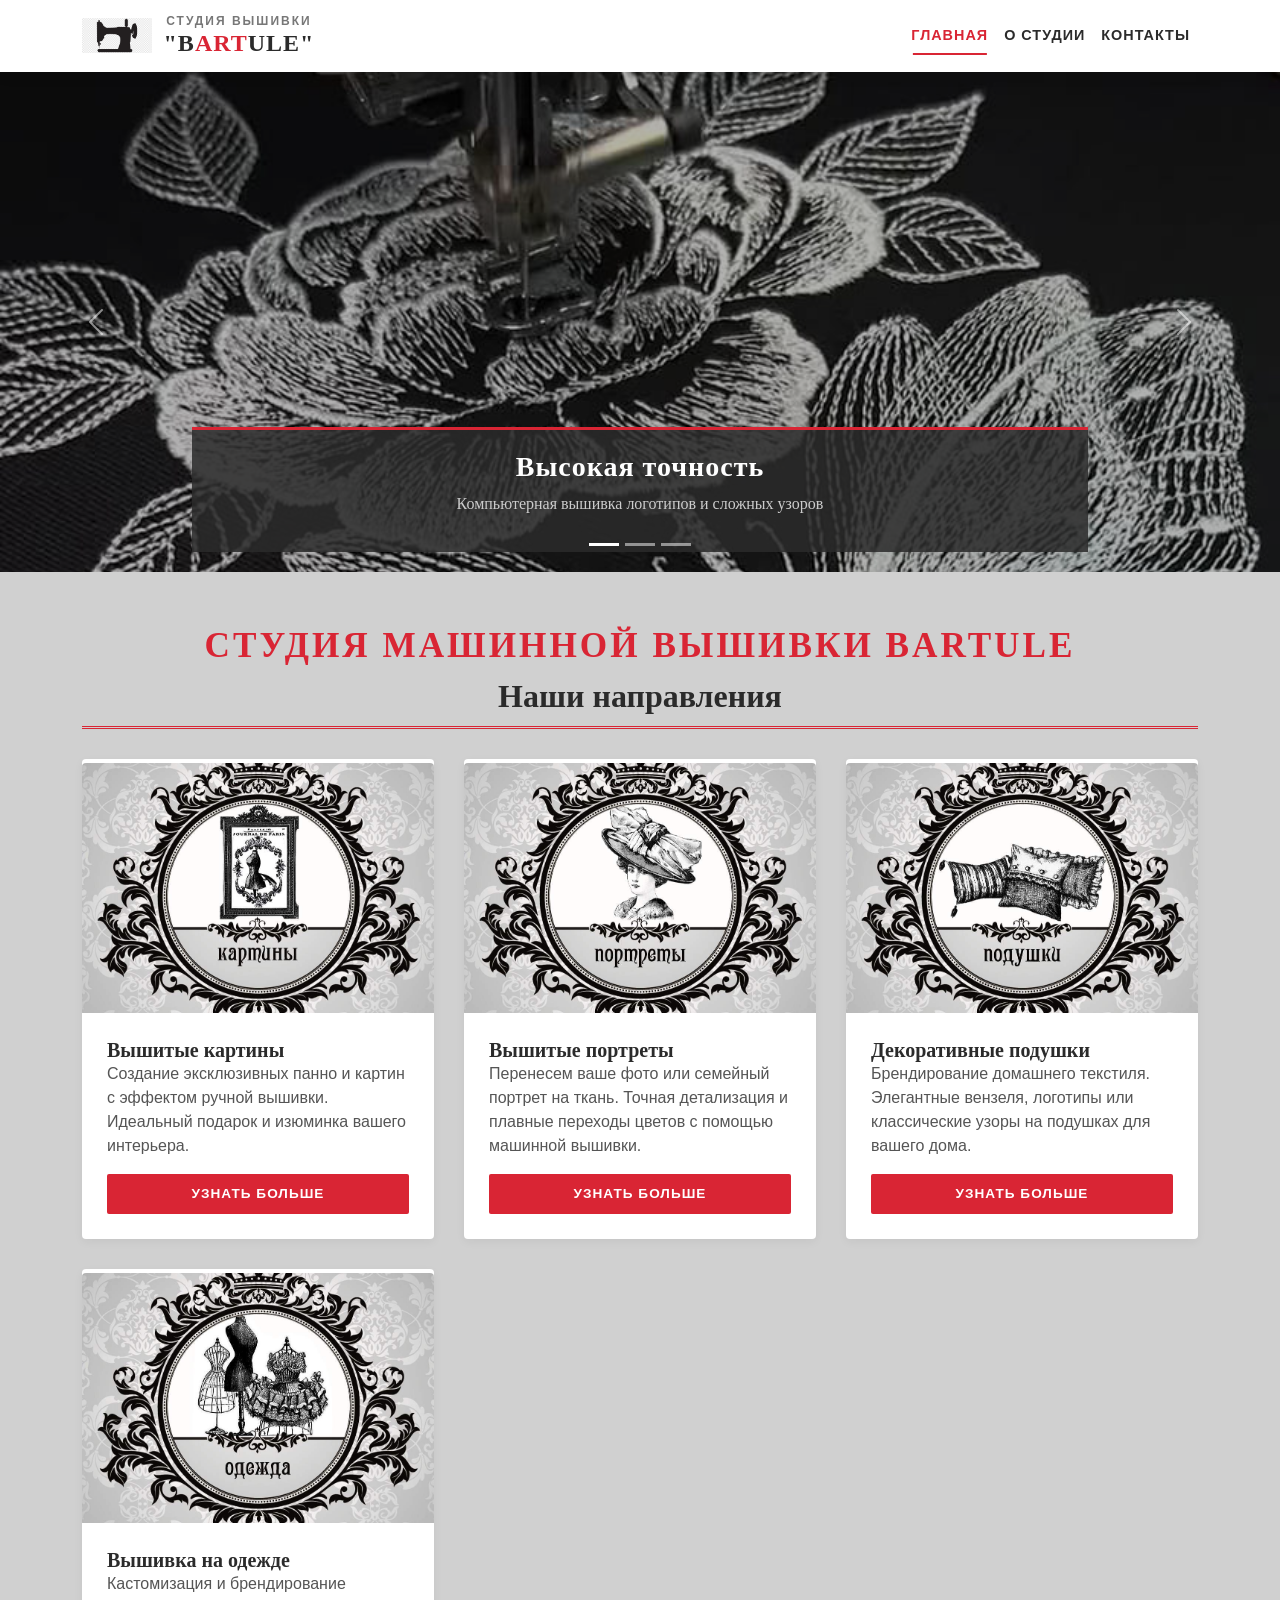
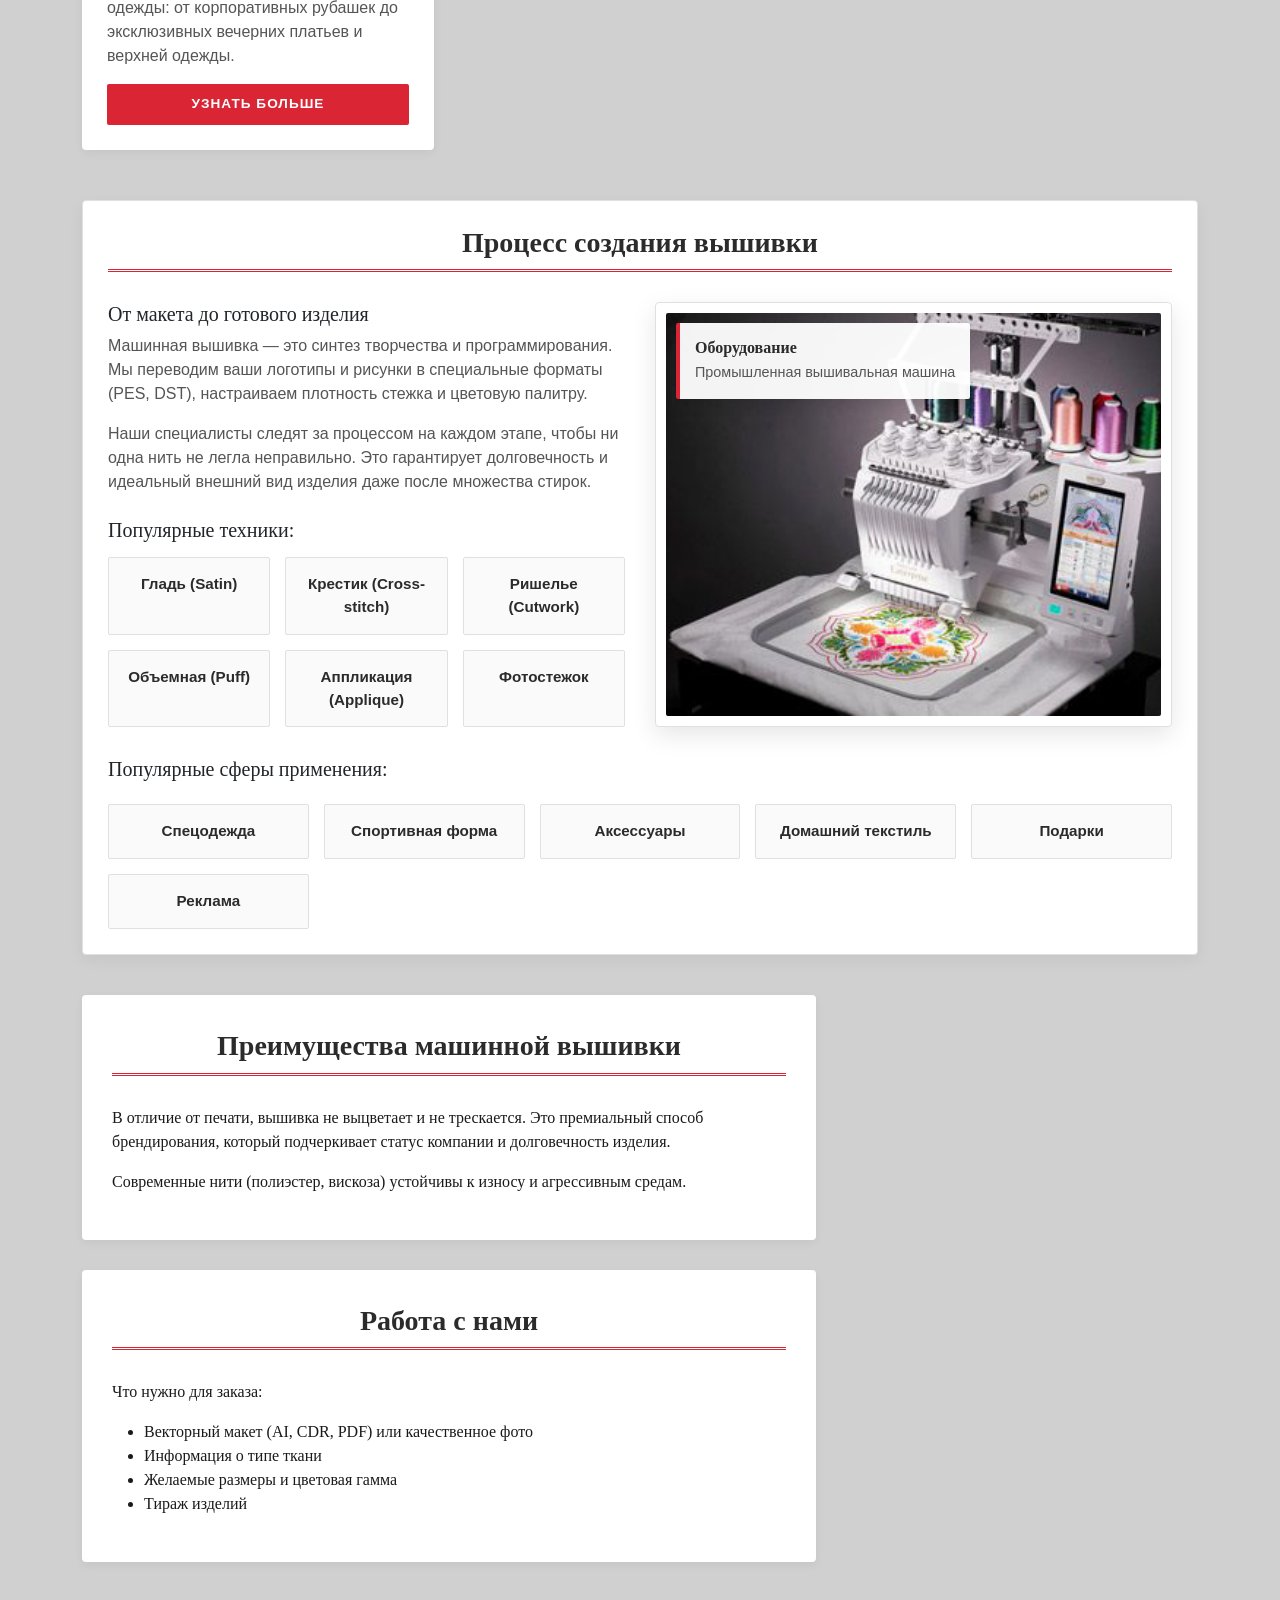
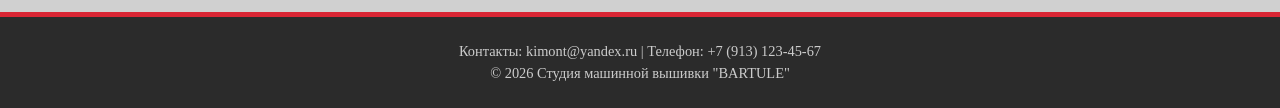
==== index.html @ b7aa733a "Initial commit" ====
<!DOCTYPE html>
<html lang="ru">
  <head>
    <meta charset="UTF-8" />
    <meta name="viewport" content="width=device-width, initial-scale=1.0" />
    <title>Студия вышивки "BARTULE" - Главная</title>
    <link href="https://cdn.jsdelivr.net/npm/bootstrap@5.3.0/dist/css/bootstrap.min.css" rel="stylesheet" />
    <link rel="stylesheet" href="https://cdnjs.cloudflare.com/ajax/libs/font-awesome/6.4.0/css/all.min.css" />
    <link rel="stylesheet" href="style.css" />
  </head>
  <body>
    <nav class="navbar navbar-expand-lg sticky-top">
      <div class="container">
        <a class="navbar-brand d-flex align-items-center" href="index.html">

  <img src="machine.png" alt="Швейная машинка" class="brand-icon-img me-2">
  
  <div class="brand-titles">
    <span class="studio-subtitle">Студия вышивки</span>
    <span class="logo-text">
      "<span class="text-dark-part">B</span><span class="text-red-part">ART</span><span class="text-dark-part">ULE</span>"
    </span>
  </div>
</a>
        <button class="navbar-toggler" type="button" data-bs-toggle="collapse" data-bs-target="#navbarNav">
          <span class="navbar-toggler-icon"></span>
        </button>
        <div class="collapse navbar-collapse" id="navbarNav">
          <ul class="navbar-nav ms-auto">
            <li class="nav-item"><a class="nav-link active" href="index.html">Главная</a></li>
            <li class="nav-item"><a class="nav-link" href="about.html">О студии</a></li>
            <li class="nav-item"><a class="nav-link" href="contact.html">Контакты</a></li>
          </ul>
        </div>
      </div>
    </nav>

    <div id="embroideryCarousel" class="carousel slide" data-bs-ride="carousel">
      <div class="carousel-indicators">
        <button type="button" data-bs-target="#embroideryCarousel" data-bs-slide-to="0" class="active"></button>
        <button type="button" data-bs-target="#embroideryCarousel" data-bs-slide-to="1"></button>
        <button type="button" data-bs-target="#embroideryCarousel" data-bs-slide-to="2"></button>
      </div>
      <div class="carousel-inner">
        <div class="carousel-item active">
          <img src="1.jpg" class="d-block w-100" alt="Вышивка 1" />
          <div class="carousel-caption d-none d-md-block">
            <h3>Высокая точность</h3>
            <p>Компьютерная вышивка логотипов и сложных узоров</p>
          </div>
        </div>
        <div class="carousel-item">
          <img src="2.jpg" class="d-block w-100" alt="Вышивка 2" />
          <div class="carousel-caption d-none d-md-block">
            <h3>Любые материалы</h3>
            <p>Работаем с хлопком, шелком, денимом и кожей</p>
          </div>
        </div>
        <div class="carousel-item">
          <img src="3.jpg" class="d-block w-100" alt="Вышивка 3" />
          <div class="carousel-caption d-none d-md-block">
            <h3>Современное оборудование</h3>
            <p>Промышленная компьютерная вышивальная машина</p>
          </div>
        </div>
      </div>
      <button class="carousel-control-prev" type="button" data-bs-target="#embroideryCarousel" data-bs-slide="prev">
        <span class="carousel-control-prev-icon"></span>
      </button>
      <button class="carousel-control-next" type="button" data-bs-target="#embroideryCarousel" data-bs-slide="next">
        <span class="carousel-control-next-icon"></span>
      </button>
    </div>

    <main class="container my-5">
      <p class="section-subtitle text-center">Студия машинной вышивки BARTULE</p>
      <h2 class="section-title text-center">Наши направления</h2>

      <div class="grid-container">
        <div class="grid-item p-0 overflow-hidden">
          <img src="kartiny.jpg" class="city-img" alt="Картины" />
          <div class="card-body">
            <h5 class="card-title">Вышитые картины</h5>
            <p class="card-text">Создание эксклюзивных панно и картин с эффектом ручной вышивки. Идеальный подарок и изюминка вашего интерьера.</p>
            <a href="#" class="btn btn-pink w-100 mt-auto">Узнать больше</a>
          </div>
        </div>

        <div class="grid-item p-0 overflow-hidden">
          <img src="portrety.jpg" class="city-img" alt="Портреты" />
          <div class="card-body">
            <h5 class="card-title">Вышитые портреты</h5>
            <p class="card-text">Перенесем ваше фото или семейный портрет на ткань. Точная детализация и плавные переходы цветов с помощью машинной вышивки.</p>
            <a href="#" class="btn btn-pink w-100 mt-auto">Узнать больше</a>
          </div>
        </div>

        <div class="grid-item p-0 overflow-hidden">
          <img src="podushki.jpg" class="city-img" alt="Подушки" />
          <div class="card-body">
            <h5 class="card-title">Декоративные подушки</h5>
            <p class="card-text">Брендирование домашнего текстиля. Элегантные вензеля, логотипы или классические узоры на подушках для вашего дома.</p>
            <a href="#" class="btn btn-pink w-100 mt-auto">Узнать больше</a>
          </div>
        </div>

        <div class="grid-item p-0 overflow-hidden">
          <img src="odezhda.jpg" class="city-img" alt="Одежда" />
          <div class="card-body">
            <h5 class="card-title">Вышивка на одежде</h5>
            <p class="card-text">Кастомизация и брендирование одежды: от корпоративных рубашек до эксклюзивных вечерних платьев и верхней одежды.</p>
            <a href="#" class="btn btn-pink w-100 mt-auto">Узнать больше</a>
          </div>
        </div>
      </div>
</div>
      <div class="grid-item-xlarge">
        <div class="card">
          <div class="card-body">
            <h3 class="section-title">Процесс создания вышивки</h3>

            <div class="city-detail-grid">
              <div>
                <h5>От макета до готового изделия</h5>
                <p>
                  Машинная вышивка — это синтез творчества и программирования. Мы переводим ваши 
                  логотипы и рисунки в специальные форматы (PES, DST), настраиваем плотность стежка 
                  и цветовую палитру.
                </p>
                <p>
                  Наши специалисты следят за процессом на каждом этапе, чтобы ни одна нить не легла неправильно. 
                  Это гарантирует долговечность и идеальный внешний вид изделия даже после множества стирок.
                </p>

                <h5 class="mt-4">Популярные техники:</h5>
                <div class="district-grid">
                  <div class="district-item">Гладь (Satin)</div>
                  <div class="district-item">Крестик (Cross-stitch)</div>
                  <div class="district-item">Ришелье (Cutwork)</div>
                  <div class="district-item">Объемная (Puff)</div>
                  <div class="district-item">Аппликация (Applique)</div>
                  <div class="district-item">Фотостежок</div>
                </div>
              </div>

              <div class="map-image-container">
                <img src="mashina.jpg" alt="Вышивальная машина" class="map-image" />
                <div class="map-overlay">
                  <h6>Оборудование</h6>
                  <p>Промышленная вышивальная машина</p>
                </div>
              </div>
            </div>

            <h5>Популярные сферы применения:</h5>
            <div class="attractions-grid">
              <div class="attraction-item">Спецодежда</div>
              <div class="attraction-item">Спортивная форма</div>
              <div class="attraction-item">Аксессуары</div>
              <div class="attraction-item">Домашний текстиль</div>
              <div class="attraction-item">Подарки</div>
              <div class="attraction-item">Реклама</div>
            </div>
          </div>
        </div>
      </div>

      <div class="grid-container">
        <div class="grid-item grid-item-large">
          <h3 class="section-title">Преимущества машинной вышивки</h3>
          <p>
            В отличие от печати, вышивка не выцветает и не трескается. Это 
            премиальный способ брендирования, который подчеркивает статус компании 
            и долговечность изделия.
          </p>
          <p>
            Современные нити (полиэстер, вискоза) устойчивы к износу и 
            агрессивным средам.
          </p>
        </div>
        <div class="grid-item grid-item-large">
          <h3 class="section-title">Работа с нами</h3>
          <p>Что нужно для заказа:</p>
          <ul>
            <li>Векторный макет (AI, CDR, PDF) или качественное фото</li>
            <li>Информация о типе ткани</li>
            <li>Желаемые размеры и цветовая гамма</li>
            <li>Тираж изделий</li>
          </ul>
        </div>
      </div>
    </main>

    <footer class="py-4 mt-5">
      <div class="container text-center">
        <p>Контакты: kimont@yandex.ru | Телефон: +7 (913) 123-45-67</p>
        <p>&copy; 2026 Студия машинной вышивки "BARTULE"</p>
      </div>
    </footer>

    <script src="https://cdn.jsdelivr.net/npm/bootstrap@5.3.0/dist/js/bootstrap.bundle.min.js"></script>
  </body>
</html>
---- style.css ----
:root {
  --primary-color: #2b2b2b;      
  --accent-color: #d92534;       
  --accent-hover: #b01d2a;       
  --light-bg: #b9b9b9ab;           
  --text-dark: #1a1a1a;
  --text-light: #555555;
  --border-color: #e0e0e0;
}

body {
  font-family: 'Georgia', 'Times New Roman', serif; 
  background-color: var(--light-bg);
  margin: 0;
  padding: 0;
  color: var(--text-dark);
}

.navbar, .btn, .form-control, .stat-label, .attraction-item, .district-item {
  font-family: 'Segoe UI', Tahoma, Geneva, Verdana, sans-serif;
}

.navbar {
  background-color: white;
  box-shadow: 0 2px 15px rgba(0, 0, 0, 0.08);
  padding: 10px 0;
}

.brand-logo {
  height: 60px; 
  width: auto;
  object-fit: contain;
  transition: transform 0.3s ease;
}

.navbar-brand:hover .brand-logo {
  transform: scale(1.05);
}

.brand-text {
  font-family: 'Georgia', serif;
  font-weight: 700;
  font-size: 1.5rem;
  letter-spacing: 2px;
  color: var(--primary-color);
}

.navbar-brand, .nav-link {
  color: var(--primary-color) !important;
  font-weight: 600;
  text-transform: uppercase;
  font-size: 0.9rem;
  letter-spacing: 1px;
}

.nav-link {
  position: relative;
  transition: color 0.3s;
}

.nav-link:hover, .nav-link.active {
  color: var(--accent-color) !important;
}

.nav-link::after {
  content: '';
  position: absolute;
  width: 0;
  height: 2px;
  bottom: 0;
  left: 50%;
  background-color: var(--accent-color);
  transition: all 0.3s ease;
  transform: translateX(-50%);
}
.nav-link:hover::after, .nav-link.active::after {
  width: 80%;
}

.section-title {
  color: var(--primary-color);
  border-bottom: 3px double var(--accent-color); 
  padding-bottom: 10px;
  margin-bottom: 30px;
  font-weight: 700;
  text-align: center;
}

.card {
  border: 1px solid var(--border-color);
  border-radius: 4px; 
  box-shadow: 0 5px 15px rgba(0, 0, 0, 0.05);
  transition: transform 0.3s, box-shadow 0.3s;
  background-color: white;
  height: 100%;
  overflow: hidden;
}
.card:hover {
  transform: translateY(-5px);
  box-shadow: 0 15px 30px rgba(0, 0, 0, 0.1);
  border-color: var(--accent-color);
}

.card-title {
  color: var(--primary-color);
  font-weight: 700;
  font-family: 'Georgia', serif;
}

.btn-pink {
  background-color: var(--accent-color);
  border: none;
  color: white;
  border-radius: 2px;
  padding: 10px 25px;
  font-weight: 600;
  text-transform: uppercase;
  letter-spacing: 1px;
  font-size: 0.85rem;
  transition: all 0.3s;
}
.btn-pink:hover {
  background-color: var(--accent-hover);
  color: white;
  box-shadow: 0 4px 10px rgba(217, 37, 52, 0.3);
}

footer {
  background-color: var(--primary-color);
  color: #cccccc;
  padding: 30px 0;
  margin-top: 50px;
  border-top: 5px solid var(--accent-color);
}
footer p { margin: 0; font-size: 0.9rem; }

.grid-container {
  display: grid;
  grid-template-columns: repeat(auto-fill, minmax(300px, 1fr));
  gap: 30px;
  margin-bottom: 50px;
}

.grid-item {
  background-color: white;
  border-radius: 4px;
  box-shadow: 0 3px 10px rgba(0, 0, 0, 0.05);
  transition: all 0.3s;
  display: flex;
  flex-direction: column;
  border-top: 4px solid transparent;
}

.grid-item:hover {
  transform: translateY(-5px);
  box-shadow: 0 10px 25px rgba(0, 0, 0, 0.1);
  border-top: 4px solid var(--accent-color);
}

.grid-item-large {
  grid-column: span 2;
  padding: 30px;
  background: white;
  border-radius: 4px;
  box-shadow: 0 3px 10px rgba(0, 0, 0, 0.05);
}

.grid-item-xlarge {
  grid-column: span 3;
  margin-bottom: 40px;
}

.city-detail-grid {
  display: grid;
  grid-template-columns: 1fr 1fr;
  gap: 30px;
  margin-bottom: 30px;
}

.map-image-container {
  position: relative;
  border-radius: 4px;
  overflow: hidden;
  box-shadow: 0 8px 25px rgba(0, 0, 0, 0.1);
  background: white;
  padding: 10px;
  border: 1px solid var(--border-color);
}

.map-image {
  width: 100%;
  height: 100%;
  object-fit: cover;
  border-radius: 2px;
  display: block;
}

.map-overlay {
  position: absolute;
  top: 20px;
  left: 20px;
  background: rgba(255, 255, 255, 0.95);
  padding: 15px;
  border-radius: 2px;
  box-shadow: 0 4px 15px rgba(0, 0, 0, 0.1);
  border-left: 4px solid var(--accent-color);
}
.map-overlay h6 { color: var(--primary-color); margin: 0 0 5px 0; font-weight: 700; font-family: 'Georgia', serif;}
.map-overlay p { color: var(--text-light); margin: 0; font-size: 0.9rem; }

.city-stats {
  display: grid;
  grid-template-columns: repeat(2, 1fr);
  gap: 20px;
  margin: 25px 0;
}

.stat-item {
  background-color: #fafafa;
  padding: 20px;
  border-radius: 4px;
  text-align: center;
  border: 1px solid var(--border-color);
  border-bottom: 3px solid var(--accent-color);
}
.stat-number {
  font-size: 2rem;
  font-weight: bold;
  color: var(--accent-color);
  display: block;
  font-family: 'Georgia', serif;
}
.stat-label {
  font-size: 0.9rem;
  color: var(--text-light);
  margin-top: 5px;
  text-transform: uppercase;
  letter-spacing: 1px;
}

.district-grid, .attractions-grid {
  display: grid;
  gap: 15px;
  margin-top: 15px;
}
.district-grid { grid-template-columns: repeat(auto-fit, minmax(150px, 1fr)); }
.attractions-grid { grid-template-columns: repeat(auto-fit, minmax(180px, 1fr)); }

.district-item, .attraction-item {
  background-color: #fafafa;
  border: 1px solid var(--border-color);
  padding: 15px;
  border-radius: 2px;
  text-align: center;
  font-size: 0.95rem;
  font-weight: 600;
  color: var(--primary-color);
  transition: all 0.3s;
}
.district-item:hover, .attraction-item:hover {
  background-color: var(--accent-color);
  color: white;
  border-color: var(--accent-color);
  transform: translateY(-2px);
}

.profile-img {
  width: 220px;
  height: 220px;
  border-radius: 50%;
  object-fit: cover;
  box-shadow: 0 5px 15px rgba(0, 0, 0, 0.1);
  border: 5px solid white;
  outline: 2px solid var(--accent-color); 
  margin: 0 auto;
}

.drama-img, .place-img, .city-img {
  height: 250px;
  object-fit: cover;
  width: 100%;
  border-radius: 4px 4px 0 0;
}

.card-body {
  padding: 25px;
  display: flex;
  flex-direction: column;
  flex-grow: 1;
}

.card-body p {
  color: var(--text-light);
  flex-grow: 1;
  font-family: 'Segoe UI', Tahoma, Geneva, Verdana, sans-serif;
}

.contact-form, .contact-info {
  background-color: white;
  border-radius: 4px;
  box-shadow: 0 5px 15px rgba(0, 0, 0, 0.05);
  padding: 40px;
  height: 100%;
  border-top: 5px solid var(--primary-color);
}

.form-control {
  border: 1px solid var(--border-color);
  border-radius: 2px;
  padding: 12px;
  background-color: #fafafa;
}
.form-control:focus {
  border-color: var(--accent-color);
  box-shadow: 0 0 0 0.2rem rgba(217, 37, 52, 0.15);
  background-color: white;
}

.contact-icon {
  color: var(--accent-color);
  font-size: 1.3rem;
  margin-right: 15px;
}

.social-link {
  color: var(--primary-color);
  font-size: 1.8rem;
  transition: color 0.3s, transform 0.3s;
  display: inline-block;
}
.social-link:hover {
  color: var(--accent-color);
  transform: scale(1.1);
}

.carousel-item {
  height: 500px;
}
.carousel-item img {
  height: 100%;
  width: 100%;
  object-fit: cover;
  filter: brightness(0.7);
}
.carousel-caption {
  background: rgba(43, 43, 43, 0.85);
  border-top: 3px solid var(--accent-color);
  padding: 20px;
  border-radius: 0;
  font-family: 'Georgia', serif;
}
.carousel-caption h3 { color: white; font-weight: 700; letter-spacing: 1px; }
.carousel-caption p { color: #cccccc; }

@media (max-width: 992px) {
  .grid-item-large, .grid-item-xlarge { grid-column: span 2; }
}
@media (max-width: 768px) {
  .grid-item-large, .grid-item-xlarge { grid-column: span 1; }
  .city-detail-grid, .city-stats { grid-template-columns: 1fr; }
  .brand-text { display: none; } 
  .brand-logo { height: 45px; }
  .carousel-item { height: 350px; }
}

.navbar-brand {
  display: flex;
  align-items: center;
  text-decoration: none;
}

.brand-icon {
  font-size: 2rem;
  color: #2b2b2b; 
  margin-right: 15px !important;
}

.brand-titles {
  display: flex;
  flex-direction: column;
  line-height: 1.1; 
  align-items: center;
}

.studio-subtitle {
  font-family: 'Segoe UI', Tahoma, Geneva, Verdana, sans-serif;
  font-size: 0.75rem;
  text-transform: uppercase;
  letter-spacing: 2px;
  color: #777; 
  margin-bottom: 2px;
}

.logo-text {
  font-family: 'Georgia', serif; 
  font-weight: 700;
  font-size: 1.5rem;
  letter-spacing: 1px;
}

.text-dark-part {
  color: #2b2b2b; 
}

.text-red-part {
  color: #d92534; 
}

@media (max-width: 768px) {
  .brand-icon {
    font-size: 1.5rem;
  }
  .studio-subtitle {
    font-size: 0.65rem;
  }
  .logo-text {
    font-size: 1.2rem;
  }
}

.brand-icon-img {
  height: 35px; 
  width: auto;
  object-fit: contain;
  margin-right: 12px !important;
  transition: transform 0.3s ease;
}

.navbar-brand:hover .brand-icon-img {
  transform: scale(1.1);
}

@media (max-width: 768px) {
  .brand-icon-img {
    height: 28px;
  }
}

.section-subtitle {
  font-family: 'Georgia', serif; 
  font-size: 2.2rem;
  text-transform: uppercase; 
  letter-spacing: 3px; 
  color: var(--accent-color); 
  font-weight: 600;
  margin-bottom: 5px; 
  margin-top: 20px;
}
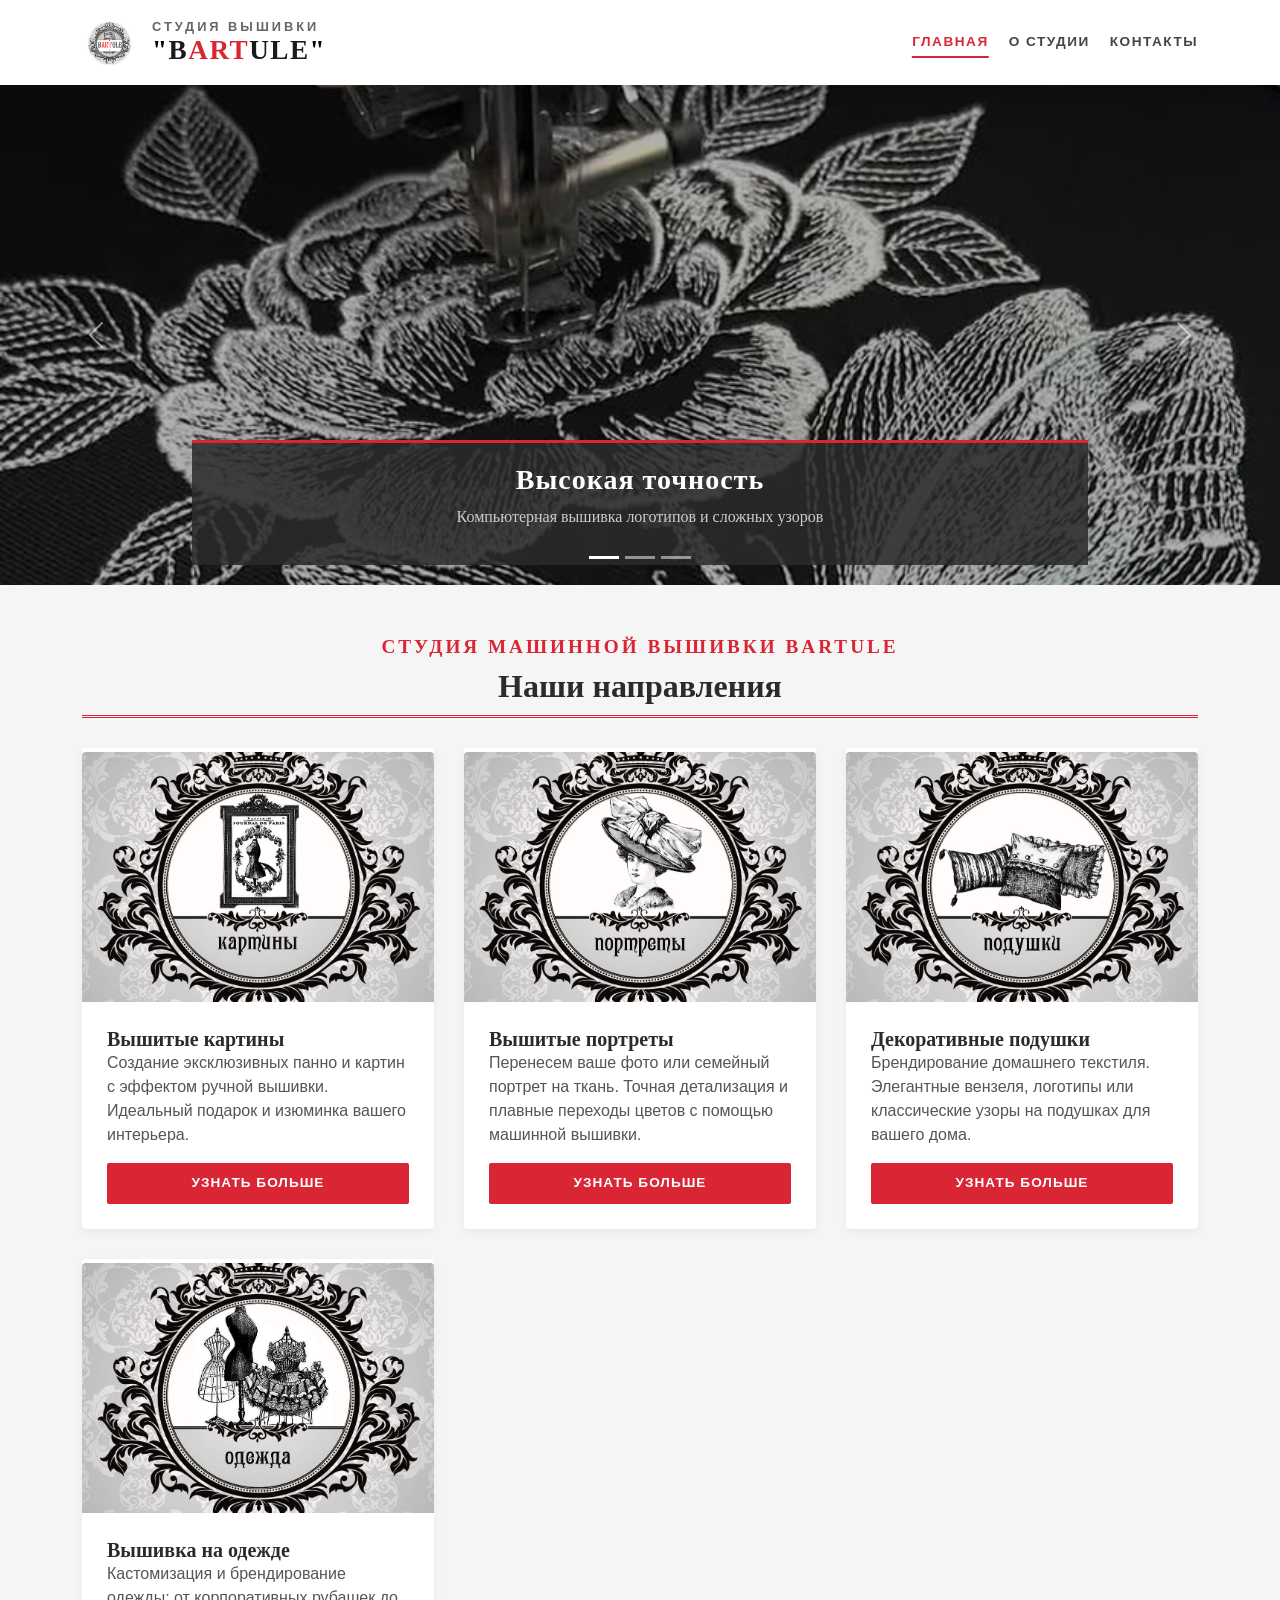
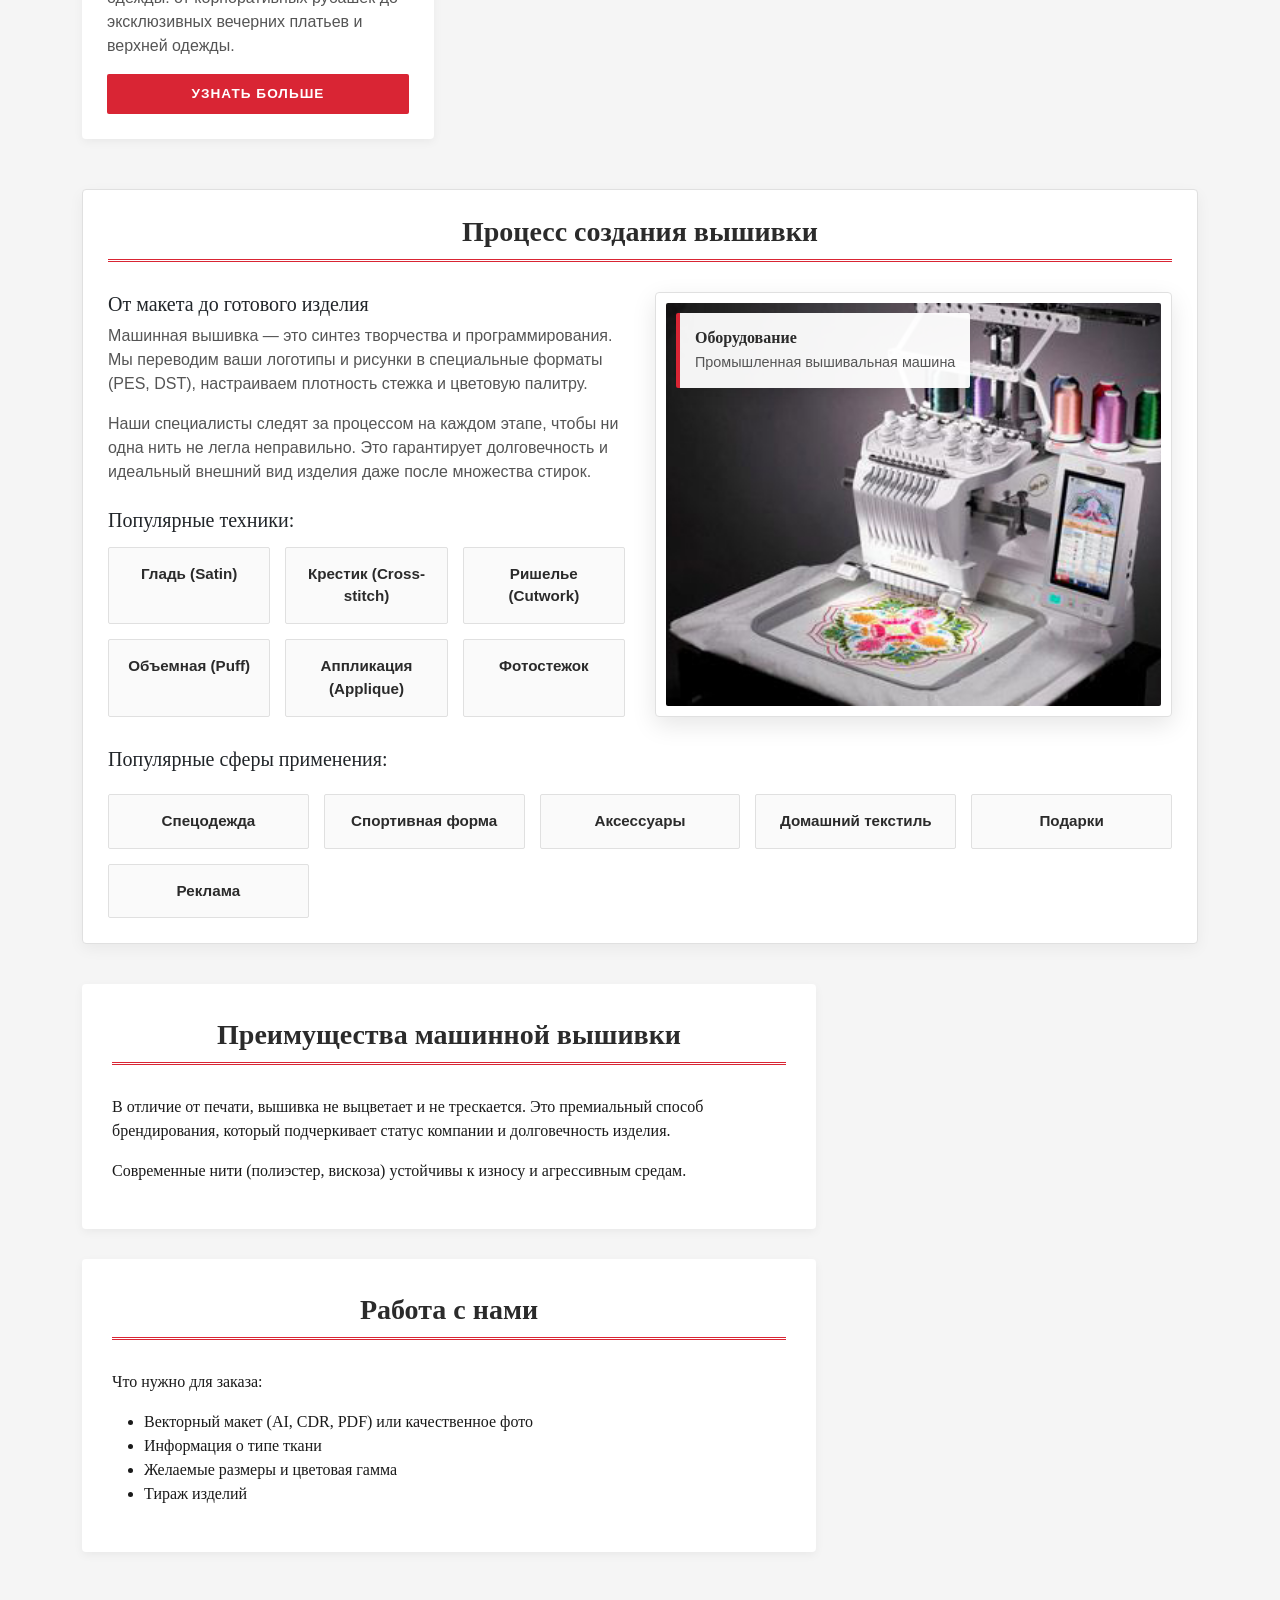
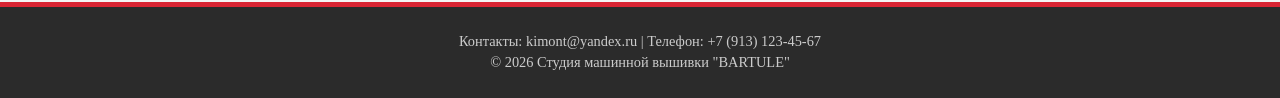
==== commit b8ec5602: "очистка CSS и фикс шапки" ====
--- a/index.html
+++ b/index.html
@@ -13,7 +13,7 @@
       <div class="container">
         <a class="navbar-brand d-flex align-items-center" href="index.html">
 
-  <img src="machine.png" alt="Швейная машинка" class="brand-icon-img me-2">
+  <img src="machine.png" alt="Швейная машинка" class="brand-icon-img">
   
   <div class="brand-titles">
     <span class="studio-subtitle">Студия вышивки</span>
--- a/style.css
+++ b/style.css
@@ -1,8 +1,11 @@
+/* =========================================
+   ПЕРЕМЕННЫЕ И БАЗОВЫЕ НАСТРОЙКИ
+   ========================================= */
 :root {
-  --primary-color: #2b2b2b;      
-  --accent-color: #d92534;       
-  --accent-hover: #b01d2a;       
-  --light-bg: #b9b9b9ab;           
+  --primary-color: #2b2b2b;      /* Глубокий графитовый (основа) */
+  --accent-color: #d92534;       /* Алый красный (акцент) */
+  --accent-hover: #b01d2a;       /* Темно-красный */
+  --light-bg: #f5f5f5;           /* Светлый фон (исправлен!) */
   --text-dark: #1a1a1a;
   --text-light: #555555;
   --border-color: #e0e0e0;
@@ -16,50 +19,82 @@
   color: var(--text-dark);
 }
 
-.navbar, .btn, .form-control, .stat-label, .attraction-item, .district-item {
+/* Шрифт без засечек для интерфейсных элементов */
+.navbar, .btn, .form-control, .stat-label, .attraction-item, .district-item, .card-body p {
   font-family: 'Segoe UI', Tahoma, Geneva, Verdana, sans-serif;
 }
 
+/* =========================================
+   ШАПКА САЙТА И ЛОГОТИП
+   ========================================= */
 .navbar {
-  background-color: white;
-  box-shadow: 0 2px 15px rgba(0, 0, 0, 0.08);
-  padding: 10px 0;
-}
-
-.brand-logo {
-  height: 60px; 
-  width: auto;
+  background-color: #ffffff;
+  box-shadow: 0 4px 20px rgba(0, 0, 0, 0.05);
+  padding: 15px 0;
+}
+
+.navbar-brand {
+  display: flex;
+  align-items: center;
+  text-decoration: none;
+  padding: 0;
+}
+
+/* Логотип-картинка (machine.png) */
+.brand-icon-img {
+  height: 55px;
+  width: 55px;
   object-fit: contain;
+  margin-right: 15px;
   transition: transform 0.3s ease;
 }
 
-.navbar-brand:hover .brand-logo {
+.navbar-brand:hover .brand-icon-img {
   transform: scale(1.05);
 }
 
-.brand-text {
-  font-family: 'Georgia', serif;
+/* Блок с текстом логотипа */
+.brand-titles {
+  display: flex;
+  flex-direction: column;
+  line-height: 1.1; 
+  justify-content: center;
+}
+
+.studio-subtitle {
+  font-family: 'Segoe UI', Tahoma, Geneva, Verdana, sans-serif;
+  font-size: 0.8rem;
+  text-transform: uppercase;
+  letter-spacing: 3px;
+  color: #666666;
+  font-weight: 600;
+  margin-bottom: 2px;
+}
+
+.logo-text {
+  font-family: 'Georgia', serif; 
   font-weight: 700;
-  font-size: 1.5rem;
-  letter-spacing: 2px;
-  color: var(--primary-color);
-}
-
-.navbar-brand, .nav-link {
-  color: var(--primary-color) !important;
+  font-size: 1.7rem;
+  letter-spacing: 1.5px;
+}
+
+.text-dark-part { color: #1a1a1a; }
+.text-red-part { color: #d92534; }
+
+/* Навигация */
+.navbar-nav {
+  gap: 20px;
+}
+
+.nav-link {
   font-weight: 600;
+  font-size: 0.85rem;
   text-transform: uppercase;
-  font-size: 0.9rem;
-  letter-spacing: 1px;
-}
-
-.nav-link {
+  letter-spacing: 1.5px;
+  color: #444 !important;
   position: relative;
+  padding: 5px 0 !important;
   transition: color 0.3s;
-}
-
-.nav-link:hover, .nav-link.active {
-  color: var(--accent-color) !important;
 }
 
 .nav-link::after {
@@ -73,10 +108,20 @@
   transition: all 0.3s ease;
   transform: translateX(-50%);
 }
-.nav-link:hover::after, .nav-link.active::after {
-  width: 80%;
-}
-
+
+.nav-link:hover, 
+.nav-link.active {
+  color: var(--accent-color) !important;
+}
+
+.nav-link:hover::after, 
+.nav-link.active::after {
+  width: 100%;
+}
+
+/* =========================================
+   ТИПОГРАФИКА И ЗАГОЛОВКИ
+   ========================================= */
 .section-title {
   color: var(--primary-color);
   border-bottom: 3px double var(--accent-color); 
@@ -86,27 +131,21 @@
   text-align: center;
 }
 
-.card {
-  border: 1px solid var(--border-color);
-  border-radius: 4px; 
-  box-shadow: 0 5px 15px rgba(0, 0, 0, 0.05);
-  transition: transform 0.3s, box-shadow 0.3s;
-  background-color: white;
-  height: 100%;
-  overflow: hidden;
-}
-.card:hover {
-  transform: translateY(-5px);
-  box-shadow: 0 15px 30px rgba(0, 0, 0, 0.1);
-  border-color: var(--accent-color);
-}
-
-.card-title {
-  color: var(--primary-color);
-  font-weight: 700;
-  font-family: 'Georgia', serif;
-}
-
+.section-subtitle {
+  font-family: 'Georgia', serif; 
+  font-size: 1.2rem; /* Уменьшил размер, чтобы не перебивал главный заголовок */
+  text-transform: uppercase; 
+  letter-spacing: 3px; 
+  color: var(--accent-color); 
+  font-weight: 600;
+  margin-bottom: 5px; 
+  margin-top: 20px;
+  text-align: center;
+}
+
+/* =========================================
+   КНОПКИ И КАРТОЧКИ
+   ========================================= */
 .btn-pink {
   background-color: var(--accent-color);
   border: none;
@@ -125,15 +164,46 @@
   box-shadow: 0 4px 10px rgba(217, 37, 52, 0.3);
 }
 
-footer {
-  background-color: var(--primary-color);
-  color: #cccccc;
-  padding: 30px 0;
-  margin-top: 50px;
-  border-top: 5px solid var(--accent-color);
-}
-footer p { margin: 0; font-size: 0.9rem; }
-
+.card {
+  border: 1px solid var(--border-color);
+  border-radius: 4px; 
+  box-shadow: 0 5px 15px rgba(0, 0, 0, 0.05);
+  transition: transform 0.3s, box-shadow 0.3s;
+  background-color: white;
+  height: 100%;
+  overflow: hidden;
+}
+.card:hover {
+  transform: translateY(-5px);
+  box-shadow: 0 15px 30px rgba(0, 0, 0, 0.1);
+  border-color: var(--accent-color);
+}
+
+.card-title {
+  color: var(--primary-color);
+  font-weight: 700;
+  font-family: 'Georgia', serif;
+}
+
+/* Иконки для преимуществ */
+.feature-icon {
+  font-size: 3rem;
+  color: var(--accent-color);
+  margin-bottom: 20px;
+  margin-top: 10px;
+  display: inline-block;
+  transition: transform 0.3s ease;
+}
+.grid-item:hover .feature-icon {
+  transform: scale(1.1) translateY(-5px);
+}
+.grid-item.text-center .card-body {
+  align-items: center;
+}
+
+/* =========================================
+   GRID СИСТЕМА
+   ========================================= */
 .grid-container {
   display: grid;
   grid-template-columns: repeat(auto-fill, minmax(300px, 1fr));
@@ -170,6 +240,7 @@
   margin-bottom: 40px;
 }
 
+/* Внутренние блоки */
 .city-detail-grid {
   display: grid;
   grid-template-columns: 1fr 1fr;
@@ -208,6 +279,7 @@
 .map-overlay h6 { color: var(--primary-color); margin: 0 0 5px 0; font-weight: 700; font-family: 'Georgia', serif;}
 .map-overlay p { color: var(--text-light); margin: 0; font-size: 0.9rem; }
 
+/* Статистика */
 .city-stats {
   display: grid;
   grid-template-columns: repeat(2, 1fr);
@@ -238,6 +310,7 @@
   letter-spacing: 1px;
 }
 
+/* Теги и плитки */
 .district-grid, .attractions-grid {
   display: grid;
   gap: 15px;
@@ -264,6 +337,9 @@
   transform: translateY(-2px);
 }
 
+/* =========================================
+   ИЗОБРАЖЕНИЯ И КАРТОЧКИ РАБОТ
+   ========================================= */
 .profile-img {
   width: 220px;
   height: 220px;
@@ -275,6 +351,7 @@
   margin: 0 auto;
 }
 
+/* Картинки внутри карточек (направления, работы) */
 .drama-img, .place-img, .city-img {
   height: 250px;
   object-fit: cover;
@@ -292,9 +369,11 @@
 .card-body p {
   color: var(--text-light);
   flex-grow: 1;
-  font-family: 'Segoe UI', Tahoma, Geneva, Verdana, sans-serif;
-}
-
+}
+
+/* =========================================
+   ФОРМЫ (СТРАНИЦА КОНТАКТОВ)
+   ========================================= */
 .contact-form, .contact-info {
   background-color: white;
   border-radius: 4px;
@@ -333,6 +412,9 @@
   transform: scale(1.1);
 }
 
+/* =========================================
+   КАРУСЕЛЬ И ПОДВАЛ
+   ========================================= */
 .carousel-item {
   height: 500px;
 }
@@ -352,97 +434,34 @@
 .carousel-caption h3 { color: white; font-weight: 700; letter-spacing: 1px; }
 .carousel-caption p { color: #cccccc; }
 
+footer {
+  background-color: var(--primary-color);
+  color: #cccccc;
+  padding: 30px 0;
+  margin-top: 50px;
+  border-top: 5px solid var(--accent-color);
+}
+footer p { margin: 0; font-size: 0.9rem; }
+
+/* =========================================
+   АДАПТИВНОСТЬ (МОБИЛЬНЫЕ УСТРОЙСТВА)
+   ========================================= */
 @media (max-width: 992px) {
   .grid-item-large, .grid-item-xlarge { grid-column: span 2; }
 }
+
 @media (max-width: 768px) {
   .grid-item-large, .grid-item-xlarge { grid-column: span 1; }
   .city-detail-grid, .city-stats { grid-template-columns: 1fr; }
-  .brand-text { display: none; } 
-  .brand-logo { height: 45px; }
+  
+  /* Шапка на мобильных */
+  .brand-icon-img { height: 35px; width: 35px; }
+  .logo-text { font-size: 1.3rem; }
+  .studio-subtitle { font-size: 0.65rem; }
+  .navbar-nav { gap: 0; margin-top: 15px; }
+  .nav-link { padding: 10px 0 !important; }
+  .nav-link::after { left: 0; transform: none; }
+  .nav-link:hover::after, .nav-link.active::after { width: 50px; }
+  
   .carousel-item { height: 350px; }
 }
-
-.navbar-brand {
-  display: flex;
-  align-items: center;
-  text-decoration: none;
-}
-
-.brand-icon {
-  font-size: 2rem;
-  color: #2b2b2b; 
-  margin-right: 15px !important;
-}
-
-.brand-titles {
-  display: flex;
-  flex-direction: column;
-  line-height: 1.1; 
-  align-items: center;
-}
-
-.studio-subtitle {
-  font-family: 'Segoe UI', Tahoma, Geneva, Verdana, sans-serif;
-  font-size: 0.75rem;
-  text-transform: uppercase;
-  letter-spacing: 2px;
-  color: #777; 
-  margin-bottom: 2px;
-}
-
-.logo-text {
-  font-family: 'Georgia', serif; 
-  font-weight: 700;
-  font-size: 1.5rem;
-  letter-spacing: 1px;
-}
-
-.text-dark-part {
-  color: #2b2b2b; 
-}
-
-.text-red-part {
-  color: #d92534; 
-}
-
-@media (max-width: 768px) {
-  .brand-icon {
-    font-size: 1.5rem;
-  }
-  .studio-subtitle {
-    font-size: 0.65rem;
-  }
-  .logo-text {
-    font-size: 1.2rem;
-  }
-}
-
-.brand-icon-img {
-  height: 35px; 
-  width: auto;
-  object-fit: contain;
-  margin-right: 12px !important;
-  transition: transform 0.3s ease;
-}
-
-.navbar-brand:hover .brand-icon-img {
-  transform: scale(1.1);
-}
-
-@media (max-width: 768px) {
-  .brand-icon-img {
-    height: 28px;
-  }
-}
-
-.section-subtitle {
-  font-family: 'Georgia', serif; 
-  font-size: 2.2rem;
-  text-transform: uppercase; 
-  letter-spacing: 3px; 
-  color: var(--accent-color); 
-  font-weight: 600;
-  margin-bottom: 5px; 
-  margin-top: 20px;
-}
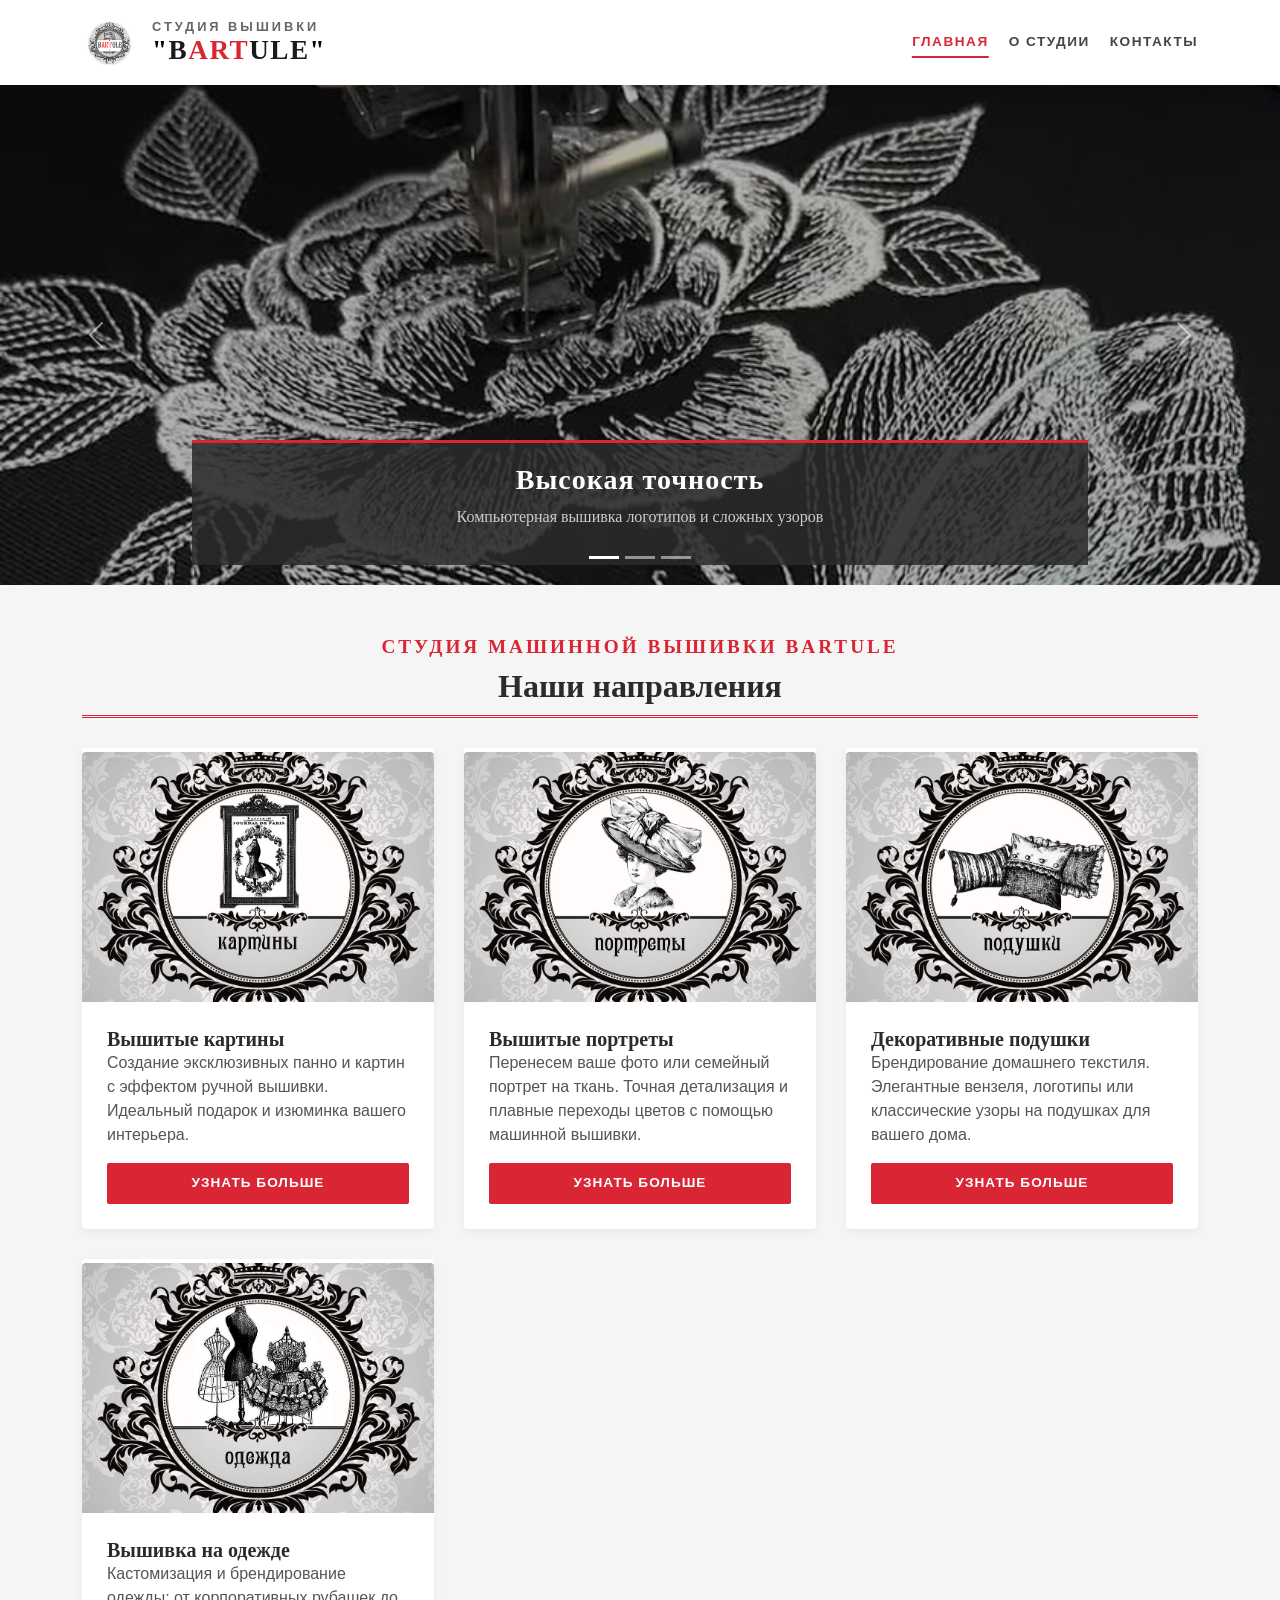
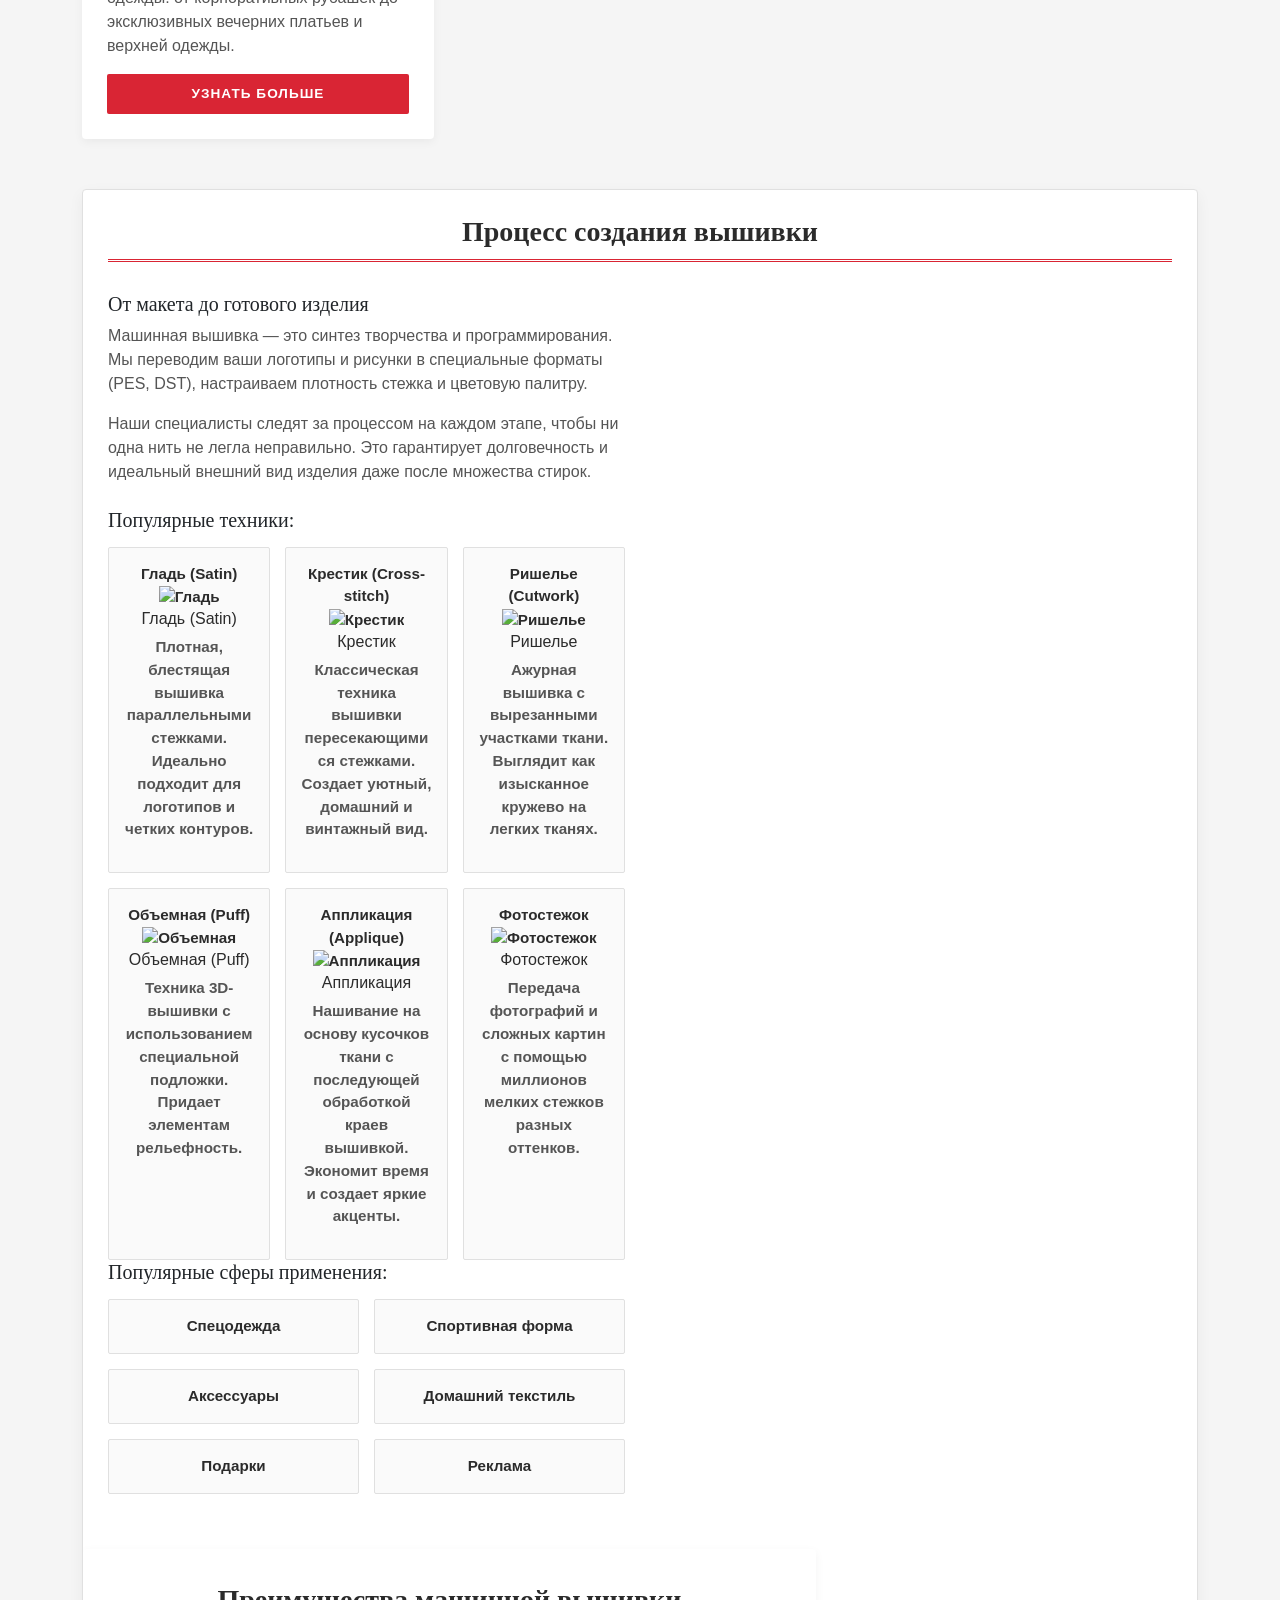
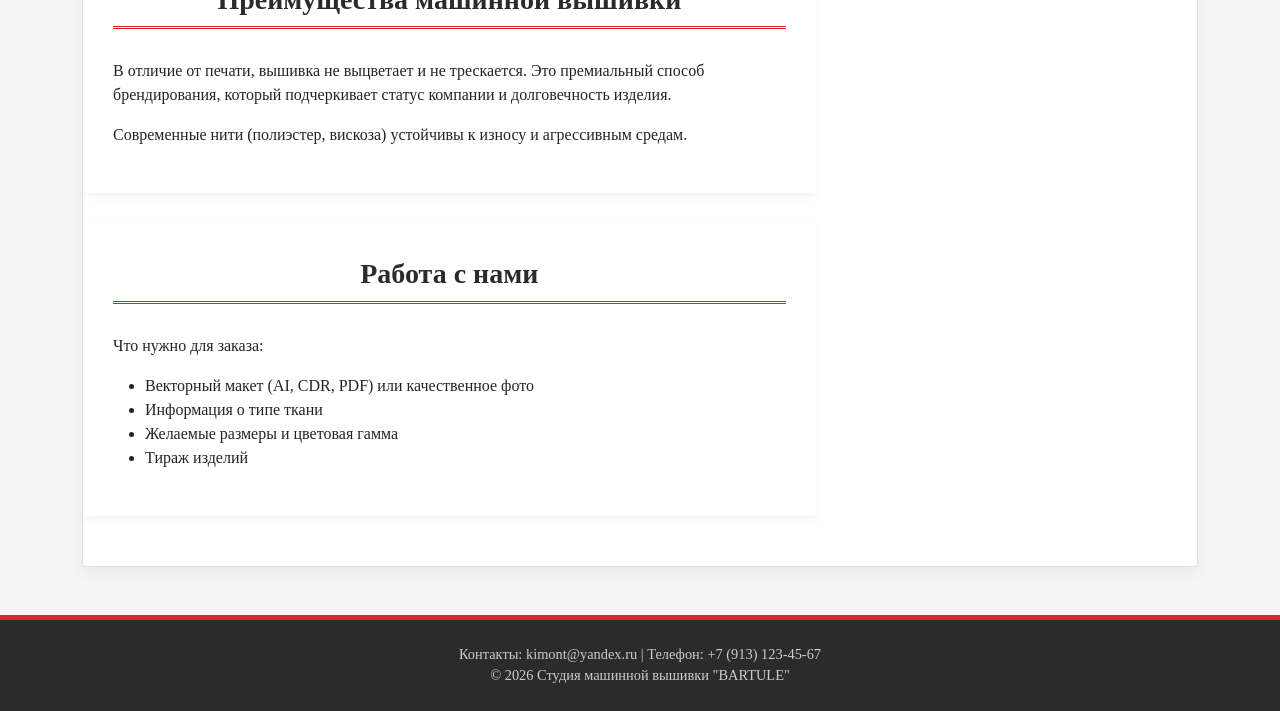
==== commit da7e198b: "Update index.html фикс техник всплывающие окна" ====
--- a/index.html
+++ b/index.html
@@ -132,25 +132,70 @@
                   Это гарантирует долговечность и идеальный внешний вид изделия даже после множества стирок.
                 </p>
 
-                <h5 class="mt-4">Популярные техники:</h5>
+                                <h5 class="mt-4">Популярные техники:</h5>
                 <div class="district-grid">
-                  <div class="district-item">Гладь (Satin)</div>
-                  <div class="district-item">Крестик (Cross-stitch)</div>
-                  <div class="district-item">Ришелье (Cutwork)</div>
-                  <div class="district-item">Объемная (Puff)</div>
-                  <div class="district-item">Аппликация (Applique)</div>
-                  <div class="district-item">Фотостежок</div>
+                  
+                  <!-- 1. Гладь -->
+                  <div class="district-item tooltip-container">
+                    <span>Гладь (Satin)</span>
+                    <div class="tooltip-content">
+                      <img src="img/satin.jpg" alt="Гладь" class="tooltip-img">
+                      <h6>Гладь (Satin)</h6>
+                      <p>Плотная, блестящая вышивка параллельными стежками. Идеально подходит для логотипов и четких контуров.</p>
+                    </div>
+                  </div>
+
+                  <!-- 2. Крестик -->
+                  <div class="district-item tooltip-container">
+                    <span>Крестик (Cross-stitch)</span>
+                    <div class="tooltip-content">
+                      <img src="img/cross.jpg" alt="Крестик" class="tooltip-img">
+                      <h6>Крестик</h6>
+                      <p>Классическая техника вышивки пересекающимися стежками. Создает уютный, домашний и винтажный вид.</p>
+                    </div>
+                  </div>
+
+                  <!-- 3. Ришелье -->
+                  <div class="district-item tooltip-container">
+                    <span>Ришелье (Cutwork)</span>
+                    <div class="tooltip-content">
+                      <img src="img/richelieu.jpg" alt="Ришелье" class="tooltip-img">
+                      <h6>Ришелье</h6>
+                      <p>Ажурная вышивка с вырезанными участками ткани. Выглядит как изысканное кружево на легких тканях.</p>
+                    </div>
+                  </div>
+
+                  <!-- 4. Объемная -->
+                  <div class="district-item tooltip-container">
+                    <span>Объемная (Puff)</span>
+                    <div class="tooltip-content">
+                      <img src="img/puff.jpg" alt="Объемная" class="tooltip-img">
+                      <h6>Объемная (Puff)</h6>
+                      <p>Техника 3D-вышивки с использованием специальной подложки. Придает элементам рельефность.</p>
+                    </div>
+                  </div>
+
+                  <!-- 5. Аппликация -->
+                  <div class="district-item tooltip-container">
+                    <span>Аппликация (Applique)</span>
+                    <div class="tooltip-content">
+                      <img src="img/applique.jpg" alt="Аппликация" class="tooltip-img">
+                      <h6>Аппликация</h6>
+                      <p>Нашивание на основу кусочков ткани с последующей обработкой краев вышивкой. Экономит время и создает яркие акценты.</p>
+                    </div>
+                  </div>
+
+                  <!-- 6. Фотостежок -->
+                  <div class="district-item tooltip-container">
+                    <span>Фотостежок</span>
+                    <div class="tooltip-content">
+                      <img src="img/photo.jpg" alt="Фотостежок" class="tooltip-img">
+                      <h6>Фотостежок</h6>
+                      <p>Передача фотографий и сложных картин с помощью миллионов мелких стежков разных оттенков.</p>
+                    </div>
+                  </div>
+
                 </div>
-              </div>
-
-              <div class="map-image-container">
-                <img src="mashina.jpg" alt="Вышивальная машина" class="map-image" />
-                <div class="map-overlay">
-                  <h6>Оборудование</h6>
-                  <p>Промышленная вышивальная машина</p>
-                </div>
-              </div>
-            </div>
 
             <h5>Популярные сферы применения:</h5>
             <div class="attractions-grid">
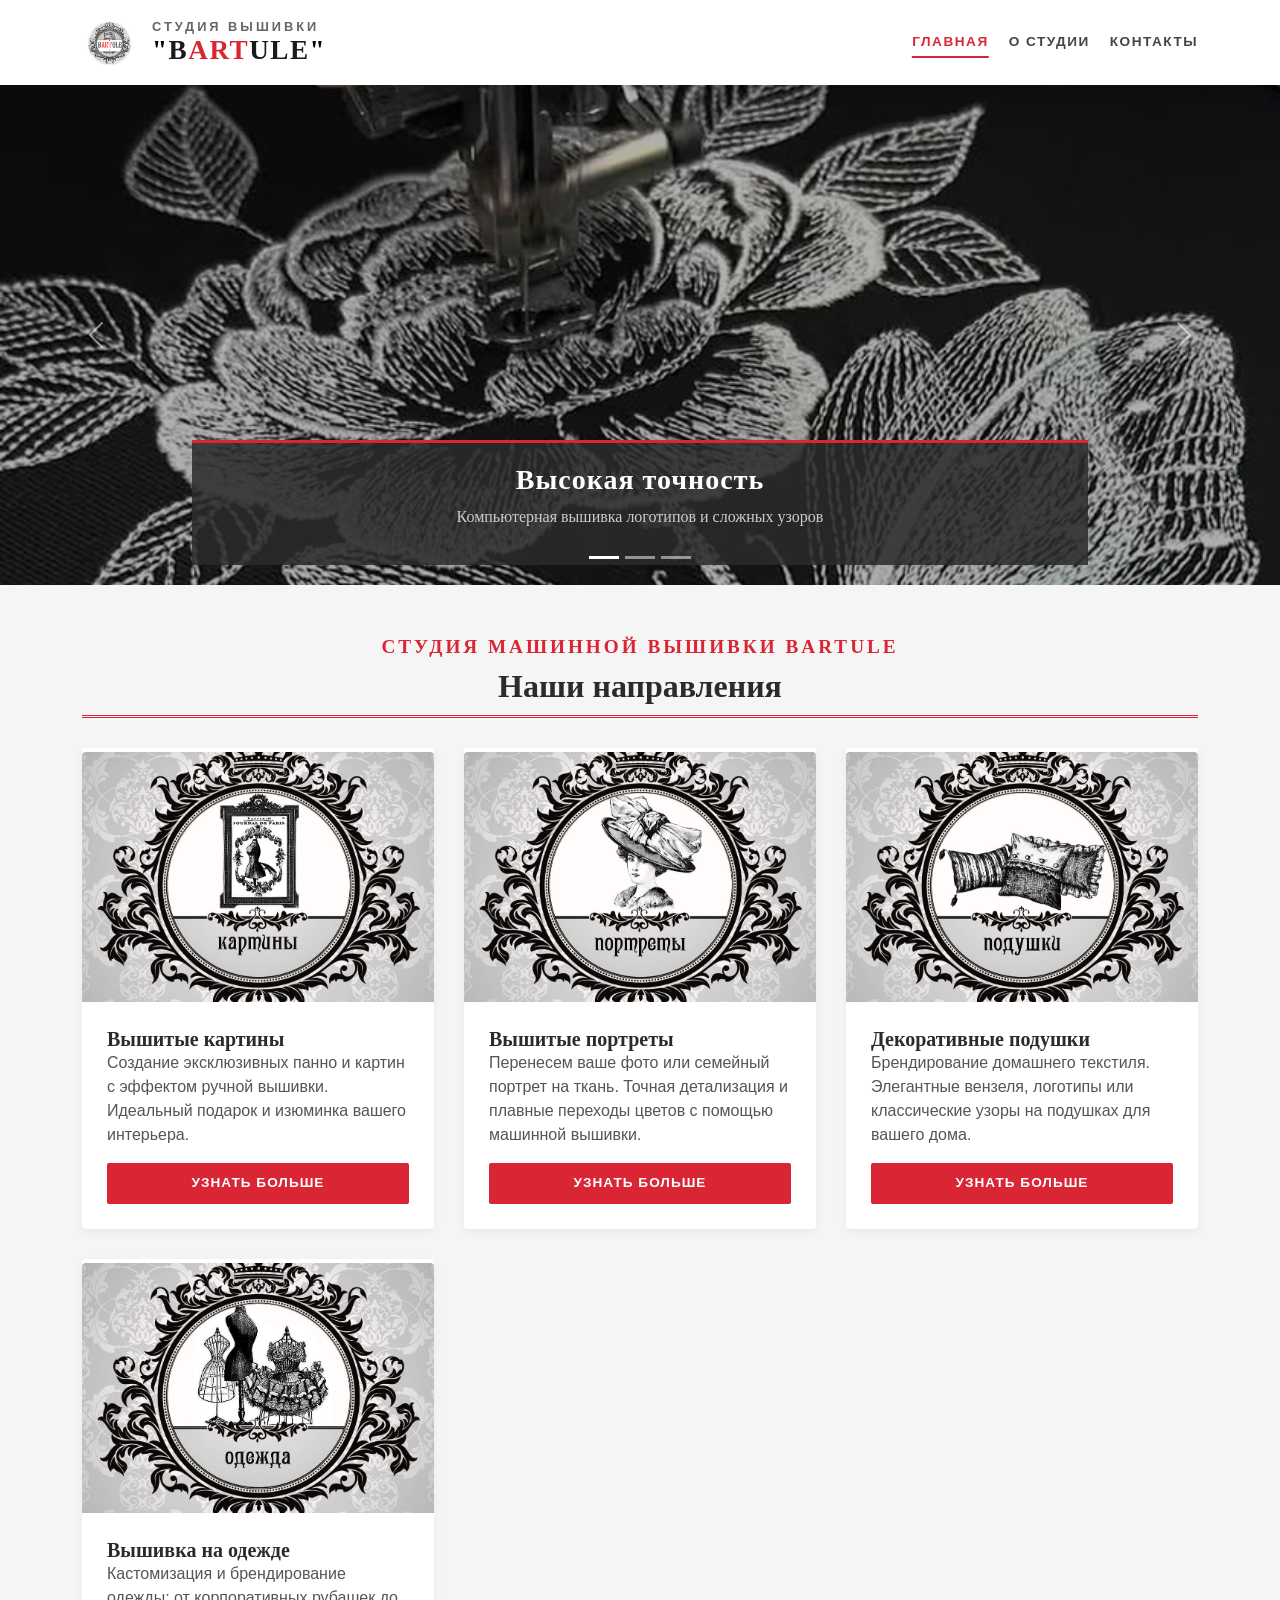
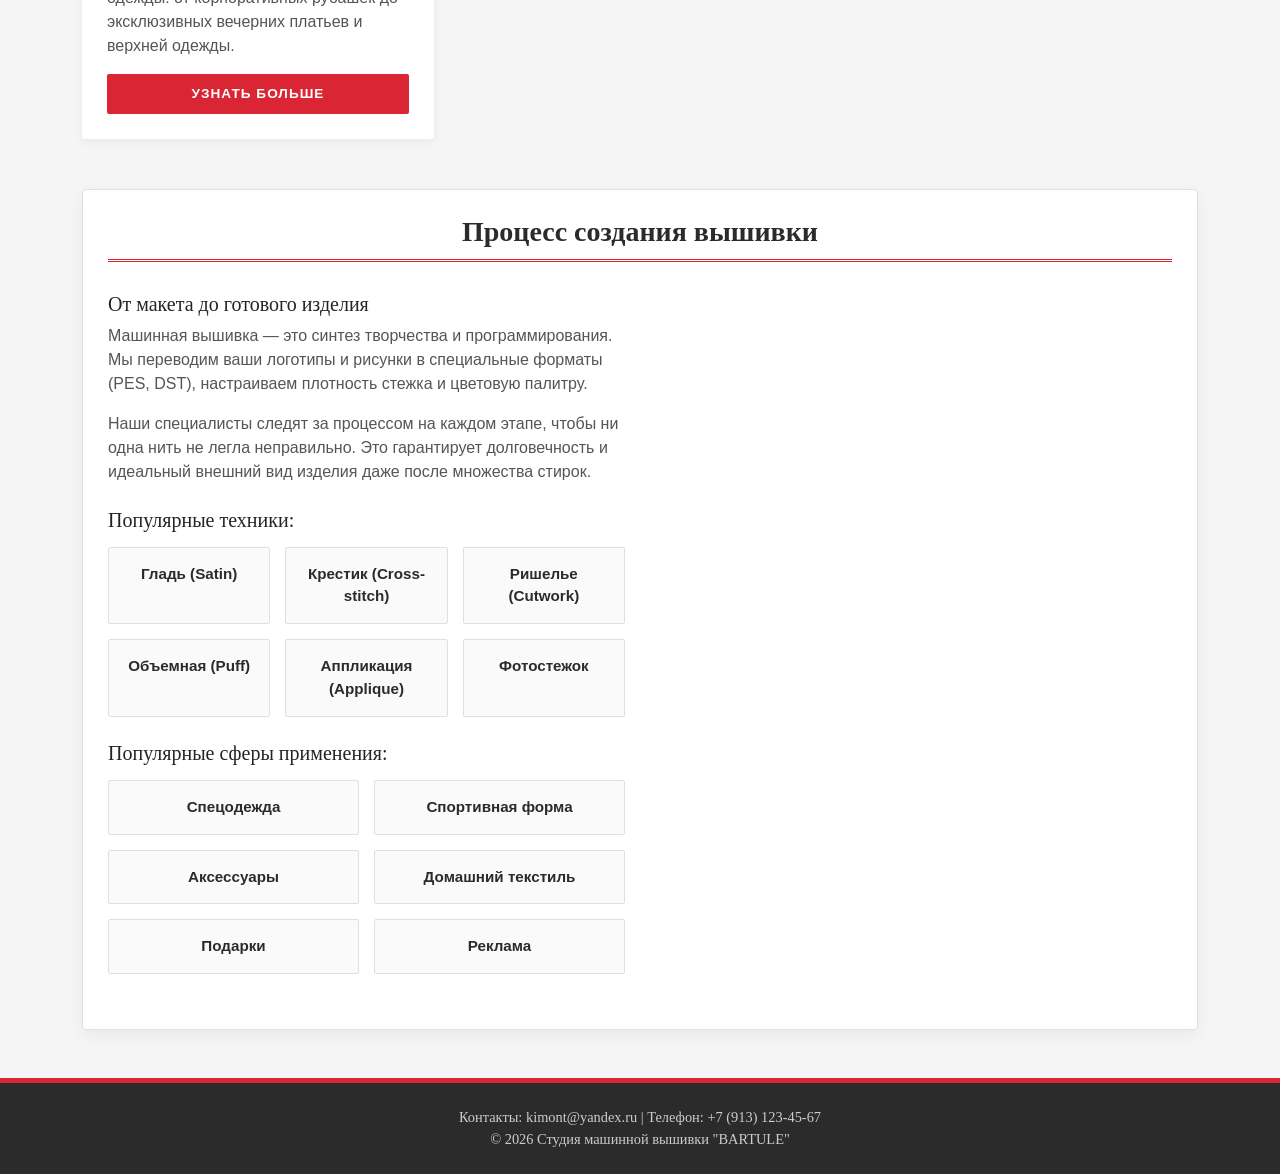
==== commit d60c631c: "фото фикс" ====
--- a/index.html
+++ b/index.html
@@ -197,43 +197,70 @@
 
                 </div>
 
-            <h5>Популярные сферы применения:</h5>
+                        <h5 class="mt-4">Популярные сферы применения:</h5>
             <div class="attractions-grid">
-              <div class="attraction-item">Спецодежда</div>
-              <div class="attraction-item">Спортивная форма</div>
-              <div class="attraction-item">Аксессуары</div>
-              <div class="attraction-item">Домашний текстиль</div>
-              <div class="attraction-item">Подарки</div>
-              <div class="attraction-item">Реклама</div>
+              
+              <!-- 1. Спецодежда -->
+              <div class="attraction-item tooltip-container">
+                <span>Спецодежда</span>
+                <div class="tooltip-content">
+                  <img src="img/spec.jpg" alt="Спецодежда" class="tooltip-img">
+                  <h6>Спецодежда</h6>
+                  <p>Вышивка логотипов и имен на рабочей форме. Долговечное решение для брендирования сотрудников.</p>
+                </div>
+              </div>
+
+              <!-- 2. Спортивная форма -->
+              <div class="attraction-item tooltip-container">
+                <span>Спортивная форма</span>
+                <div class="tooltip-content">
+                  <img src="img/sport.jpg" alt="Спорт" class="tooltip-img">
+                  <h6>Спортивная форма</h6>
+                  <p>Нанесение номеров, фамилий и клубной символики на футболки, худи и ветровки.</p>
+                </div>
+              </div>
+
+              <!-- 3. Аксессуары -->
+              <div class="attraction-item tooltip-container">
+                <span>Аксессуары</span>
+                <div class="tooltip-content">
+                  <img src="img/access.jpg" alt="Аксессуары" class="tooltip-img">
+                  <h6>Аксессуары</h6>
+                  <p>Элегантная вышивка на сумках, ремнях, кошельках и головных уборах (кепки, шапки).</p>
+                </div>
+              </div>
+
+              <!-- 4. Домашний текстиль -->
+              <div class="attraction-item tooltip-container">
+                <span>Домашний текстиль</span>
+                <div class="tooltip-content">
+                  <img src="img/textile.jpg" alt="Текстиль" class="tooltip-img">
+                  <h6>Домашний текстиль</h6>
+                  <p>Уютные монограммы на халатах, полотенцах, подушках и постельном белье.</p>
+                </div>
+              </div>
+
+              <!-- 5. Подарки -->
+              <div class="attraction-item tooltip-container">
+                <span>Подарки</span>
+                <div class="tooltip-content">
+                  <img src="img/gifts.jpg" alt="Подарки" class="tooltip-img">
+                  <h6>Подарки</h6>
+                  <p>Персонализированные подарки с именной вышивкой для близких и партнеров.</p>
+                </div>
+              </div>
+
+              <!-- 6. Реклама -->
+              <div class="attraction-item tooltip-container">
+                <span>Реклама</span>
+                <div class="tooltip-content">
+                  <img src="img/ads.jpg" alt="Реклама" class="tooltip-img">
+                  <h6>Реклама</h6>
+                  <p>Создание ярких вышитых шевронов и нашивок для продвижения вашего бренда.</p>
+                </div>
+              </div>
+
             </div>
-          </div>
-        </div>
-      </div>
-
-      <div class="grid-container">
-        <div class="grid-item grid-item-large">
-          <h3 class="section-title">Преимущества машинной вышивки</h3>
-          <p>
-            В отличие от печати, вышивка не выцветает и не трескается. Это 
-            премиальный способ брендирования, который подчеркивает статус компании 
-            и долговечность изделия.
-          </p>
-          <p>
-            Современные нити (полиэстер, вискоза) устойчивы к износу и 
-            агрессивным средам.
-          </p>
-        </div>
-        <div class="grid-item grid-item-large">
-          <h3 class="section-title">Работа с нами</h3>
-          <p>Что нужно для заказа:</p>
-          <ul>
-            <li>Векторный макет (AI, CDR, PDF) или качественное фото</li>
-            <li>Информация о типе ткани</li>
-            <li>Желаемые размеры и цветовая гамма</li>
-            <li>Тираж изделий</li>
-          </ul>
-        </div>
-      </div>
     </main>
 
     <footer class="py-4 mt-5">
--- a/style.css
+++ b/style.css
@@ -465,3 +465,94 @@
   
   .carousel-item { height: 350px; }
 }
+
+/* =========================================
+   Всплывающая подсказка (Tooltip) с картинкой
+   ========================================= */
+.tooltip-container {
+  position: relative;
+  cursor: pointer;
+}
+
+/* Окно */
+.tooltip-content {
+  position: absolute;
+  bottom: 105%; 
+  left: 50%;
+  transform: translateX(-50%) translateY(10px);
+  width: 250px;
+  background-color: #ffffff;
+  border: 1px solid var(--border-color);
+  border-top: 4px solid var(--accent-color);
+  border-radius: 4px;
+  box-shadow: 0 15px 30px rgba(0, 0, 0, 0.15);
+  padding: 15px;
+  opacity: 0;
+  visibility: hidden;
+  transition: all 0.3s ease;
+  z-index: 1000;
+  text-align: center;
+}
+
+/* Стрелочка внизу */
+.tooltip-content::after {
+  content: '';
+  position: absolute;
+  top: 100%;
+  left: 50%;
+  transform: translateX(-50%);
+  border-width: 8px;
+  border-style: solid;
+  border-color: #ffffff transparent transparent transparent;
+}
+
+/* Картинка */
+.tooltip-img {
+  width: 100%;
+  height: 130px;
+  object-fit: cover;
+  border-radius: 2px;
+  margin-bottom: 10px;
+}
+
+/* Заголовок и текст */
+.tooltip-content h6 {
+  color: var(--primary-color);
+  font-weight: 700;
+  font-family: 'Georgia', serif;
+  margin-bottom: 5px;
+  font-size: 1rem;
+}
+
+.tooltip-content p {
+  color: var(--text-light);
+  font-size: 0.8rem;
+  font-family: 'Segoe UI', Tahoma, Geneva, Verdana, sans-serif;
+  margin: 0;
+  line-height: 1.3;
+}
+
+/* Эффект при наведении */
+.tooltip-container:hover .tooltip-content {
+  opacity: 1;
+  visibility: visible;
+  transform: translateX(-50%) translateY(0);
+}
+
+/* Чтобы ховер не перекрашивал плашку в красный */
+.tooltip-container:hover {
+  background-color: #fafafa;
+  color: var(--primary-color);
+  border-color: var(--border-color);
+}
+
+/* Адаптив для телефонов */
+@media (max-width: 576px) {
+  .tooltip-content {
+    width: 200px;
+    padding: 10px;
+  }
+  .tooltip-img {
+    height: 100px;
+  }
+}
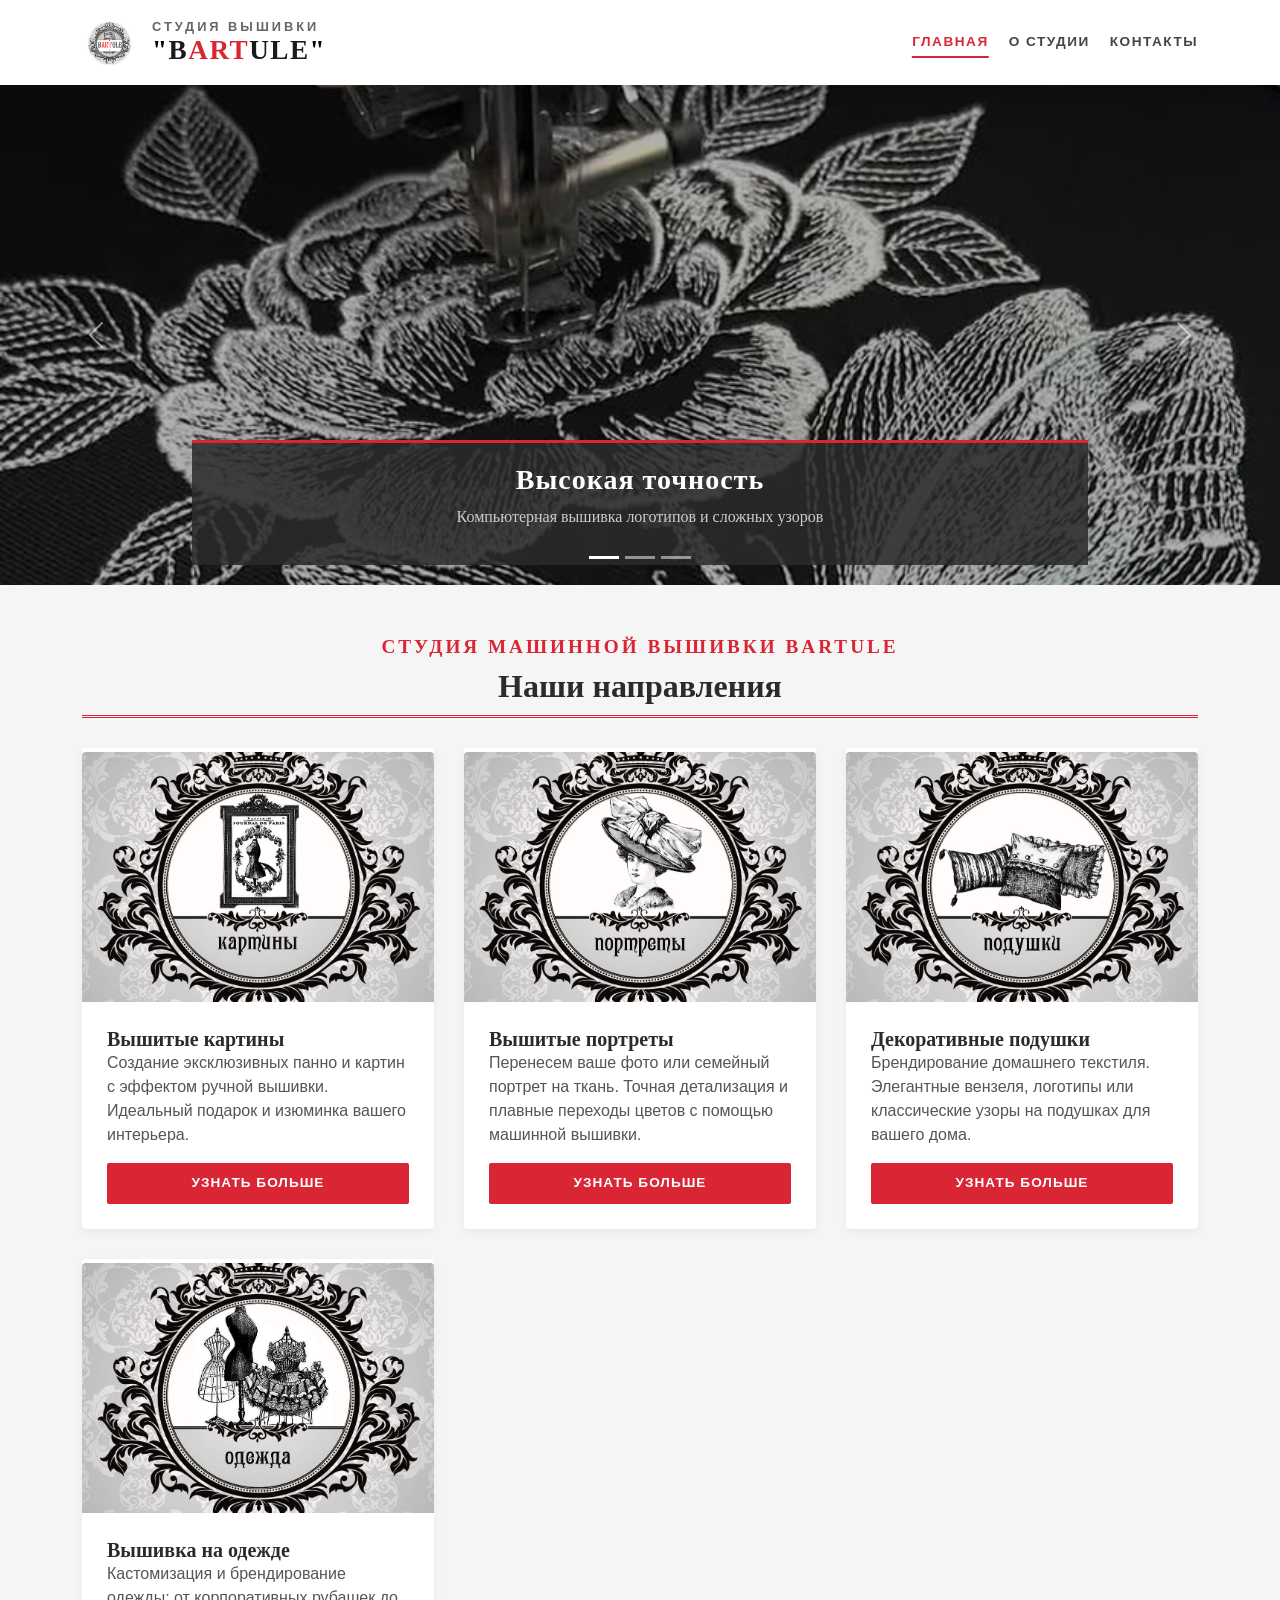
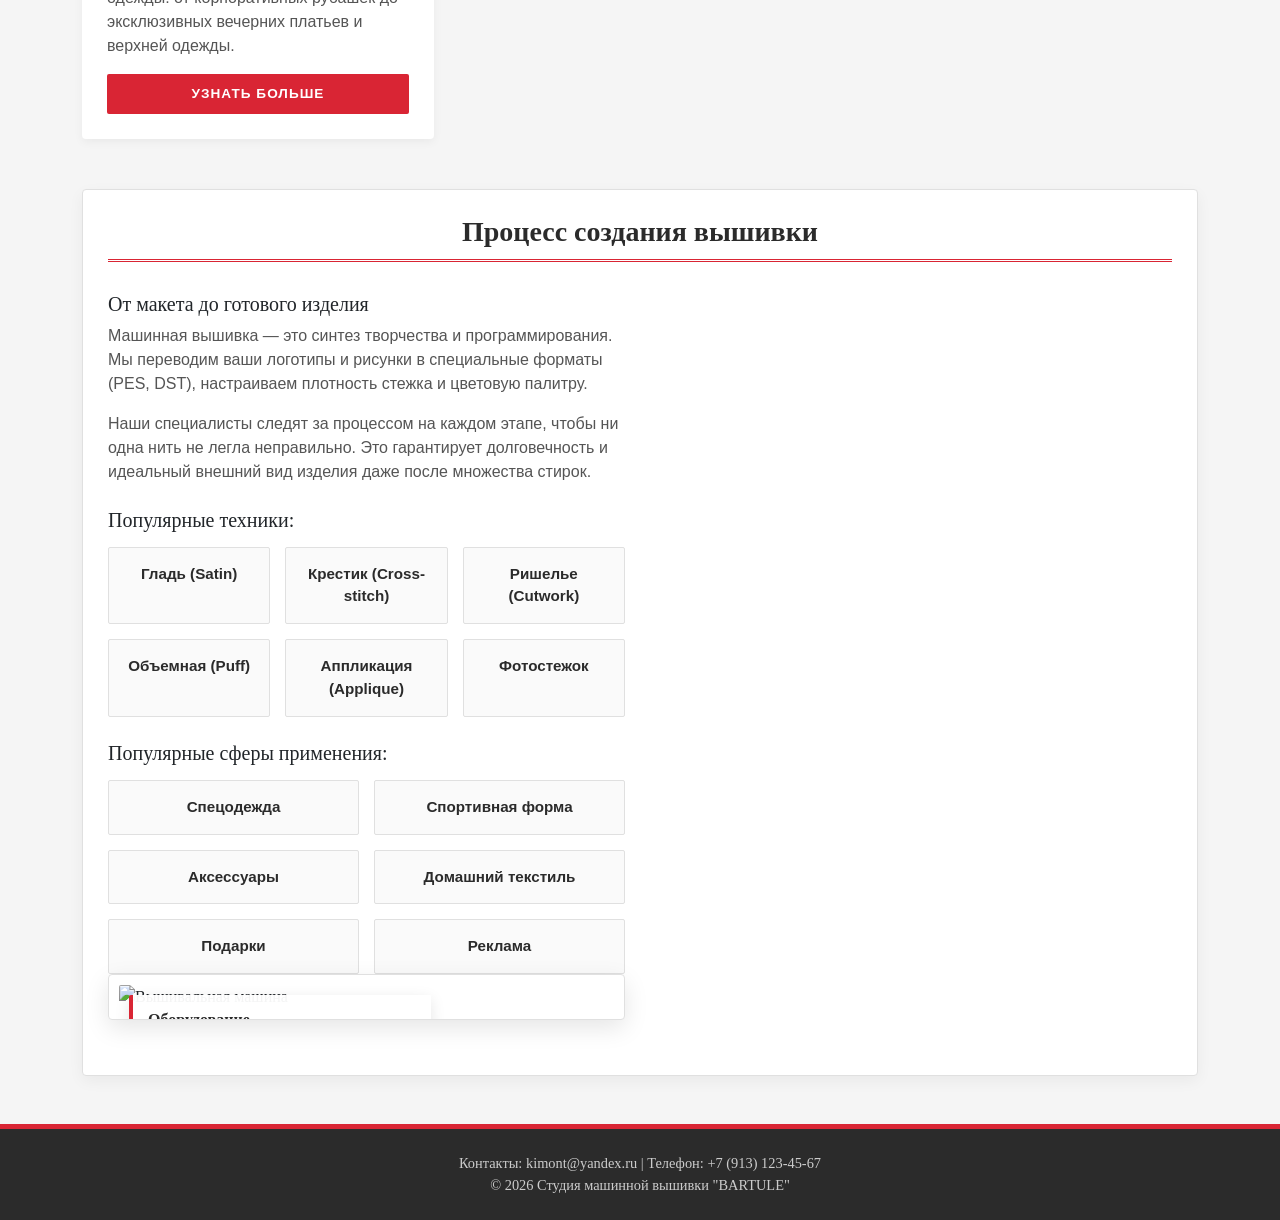
==== commit 1313dfcd: "фикс машина фото" ====
--- a/index.html
+++ b/index.html
@@ -196,7 +196,7 @@
                   </div>
 
                 </div>
-
+                
                         <h5 class="mt-4">Популярные сферы применения:</h5>
             <div class="attractions-grid">
               
@@ -261,6 +261,13 @@
               </div>
 
             </div>
+            <div class="map-image-container">
+                <img src="machina.jpg" alt="Вышивальная машина" class="map-image" />
+                <div class="map-overlay">
+                    <h6>Оборудование</h6>
+                    <p>Промышленные вышивальные машины</p>
+                </div>
+            </div>
     </main>
 
     <footer class="py-4 mt-5">
--- a/style.css
+++ b/style.css
@@ -464,6 +464,26 @@
   .nav-link:hover::after, .nav-link.active::after { width: 50px; }
   
   .carousel-item { height: 350px; }
+    /* Стили для кнопки меню (бургера) */
+  .navbar-toggler {
+    border: 2px solid var(--accent-color); /* Красная рамка */
+    border-radius: 4px; 
+    padding: 8px 12px; 
+    background-color: white; 
+    transition: all 0.3s ease;
+    box-shadow: 0 2px 5px rgba(217, 37, 52, 0.2);
+  }
+
+  .navbar-toggler:focus, 
+  .navbar-toggler:active {
+    box-shadow: 0 0 0 0.25rem rgba(217, 37, 52, 0.25);
+    outline: none;
+  }
+
+  /* Красные полоски внутри кнопки */
+  .navbar-toggler-icon {
+    background-image: url("data:image/svg+xml,%3csvg xmlns='http://www.w3.org/2000/svg' viewBox='0 0 30 30'%3e%3cpath stroke='%23d92534' stroke-linecap='round' stroke-miterlimit='10' stroke-width='2' d='M4 7h22M4 15h22M4 23h22'/%3e%3c/svg%3e") !important;
+  }
 }
 
 /* =========================================
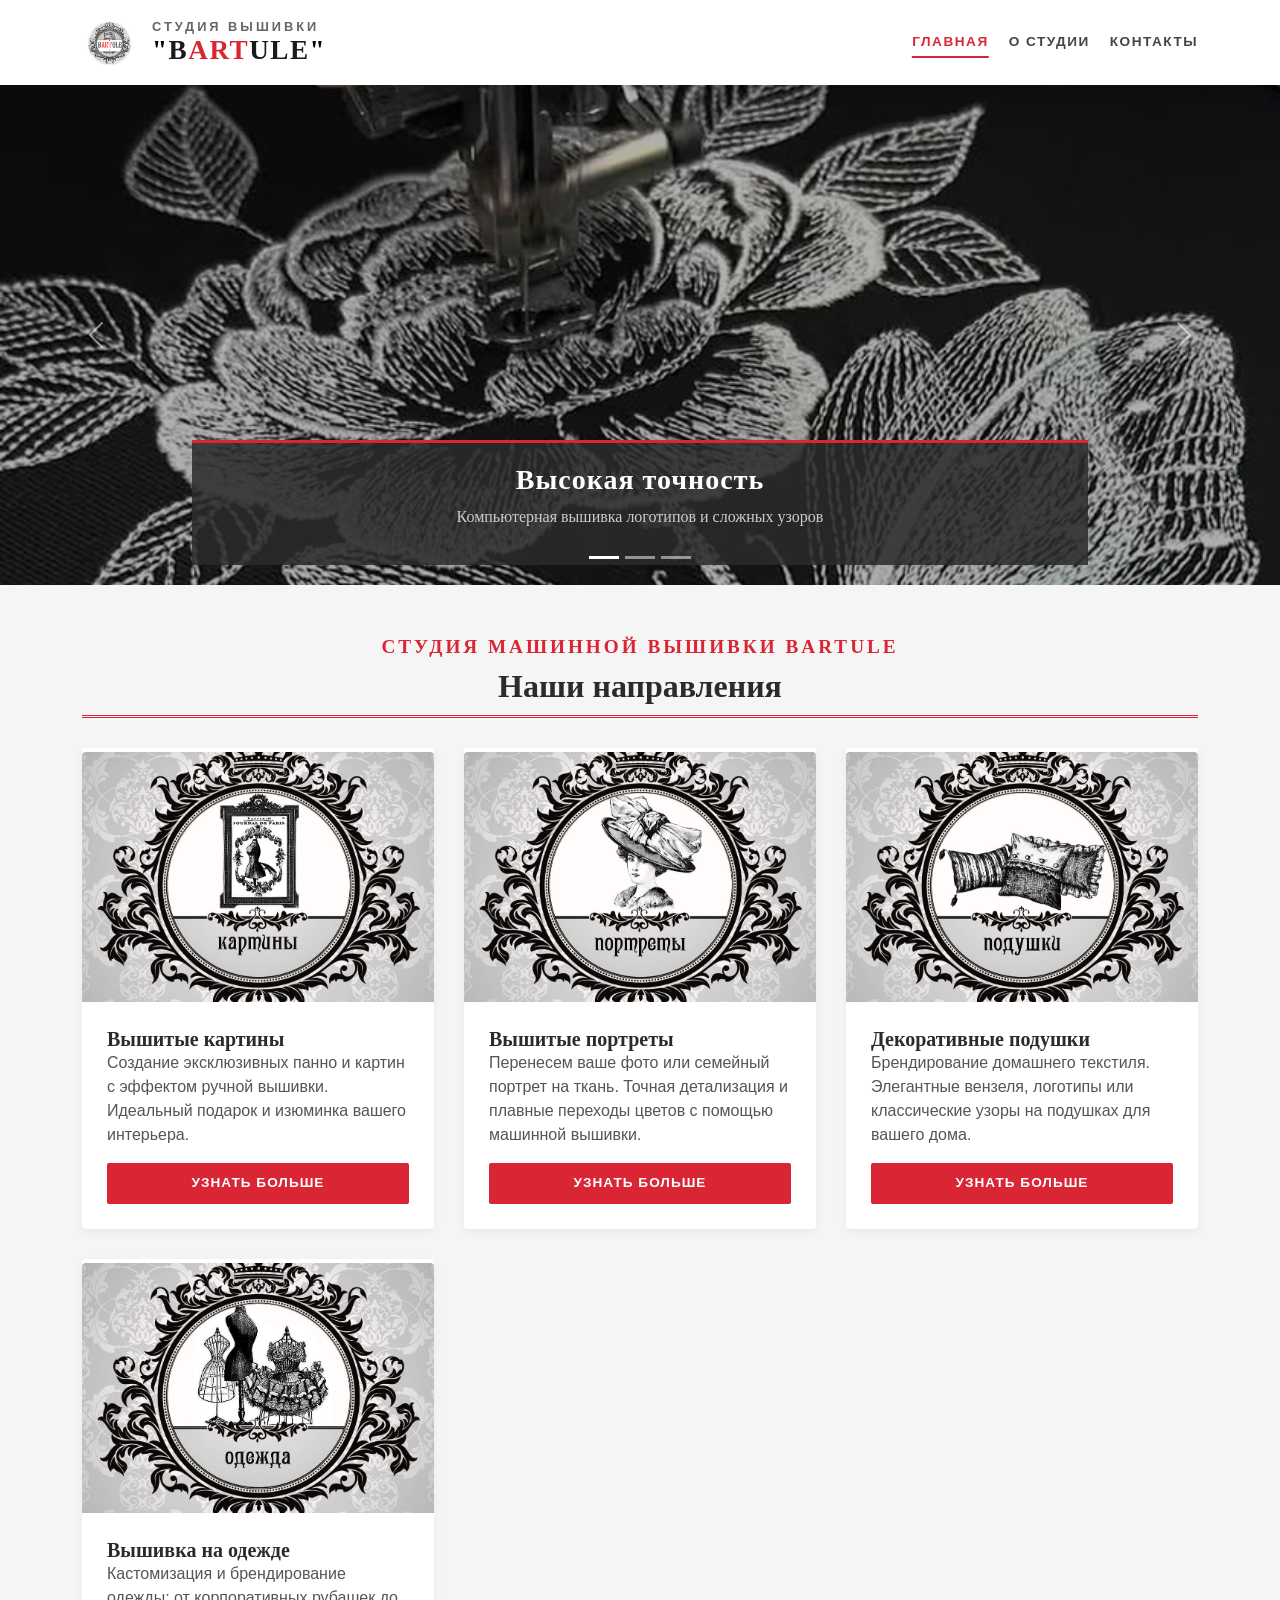
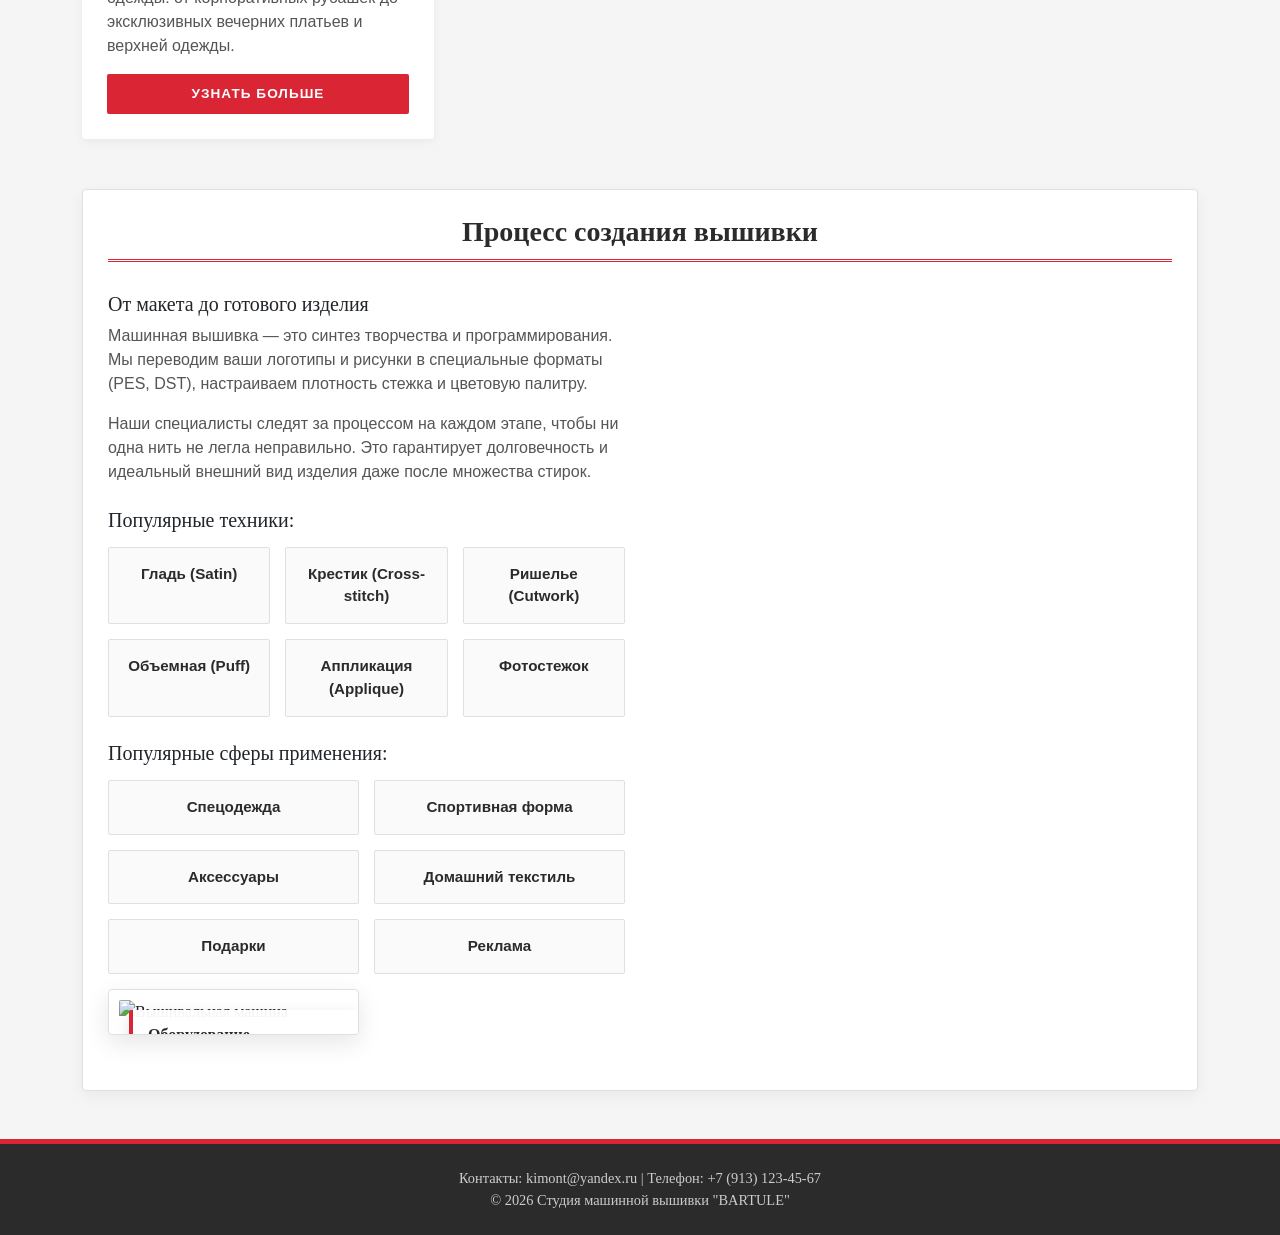
==== commit d1e5786d: "закрытый" ====
--- a/index.html
+++ b/index.html
@@ -259,8 +259,7 @@
                   <p>Создание ярких вышитых шевронов и нашивок для продвижения вашего бренда.</p>
                 </div>
               </div>
-
-            </div>
+              
             <div class="map-image-container">
                 <img src="machina.jpg" alt="Вышивальная машина" class="map-image" />
                 <div class="map-overlay">
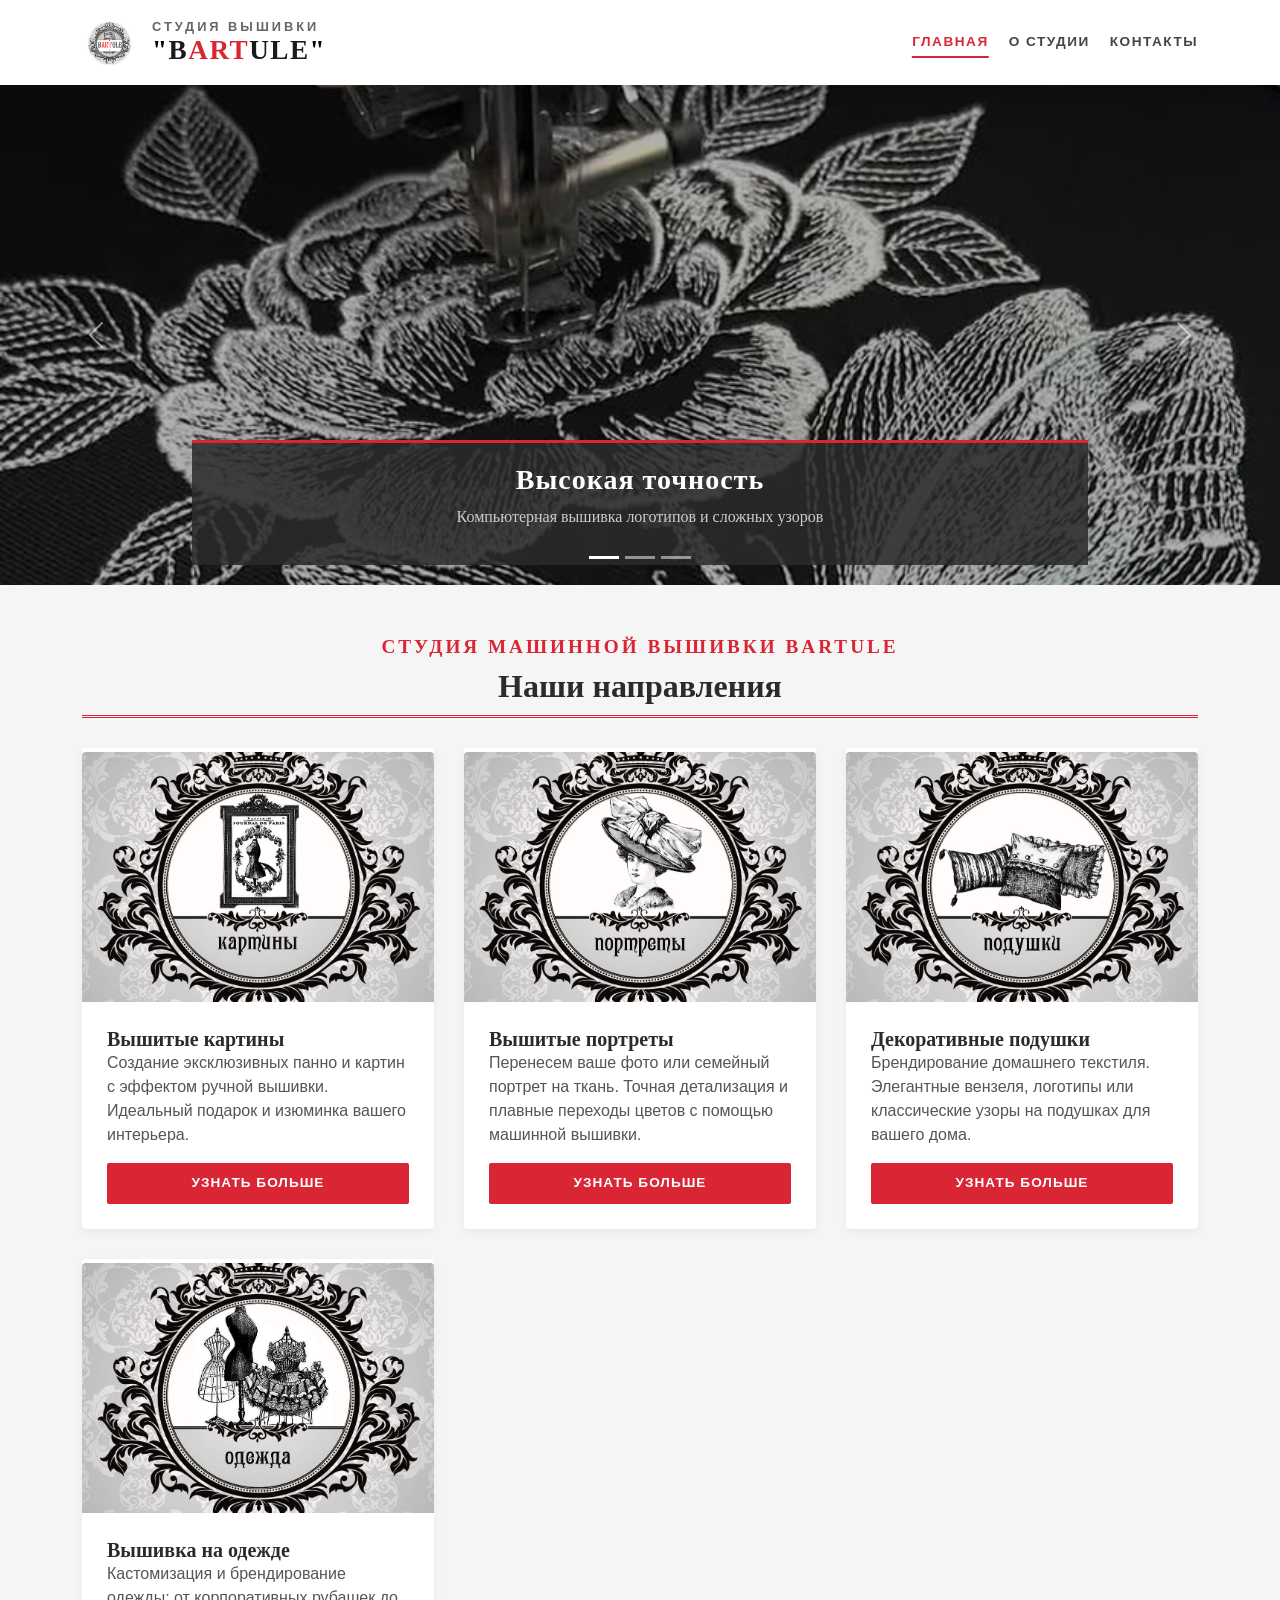
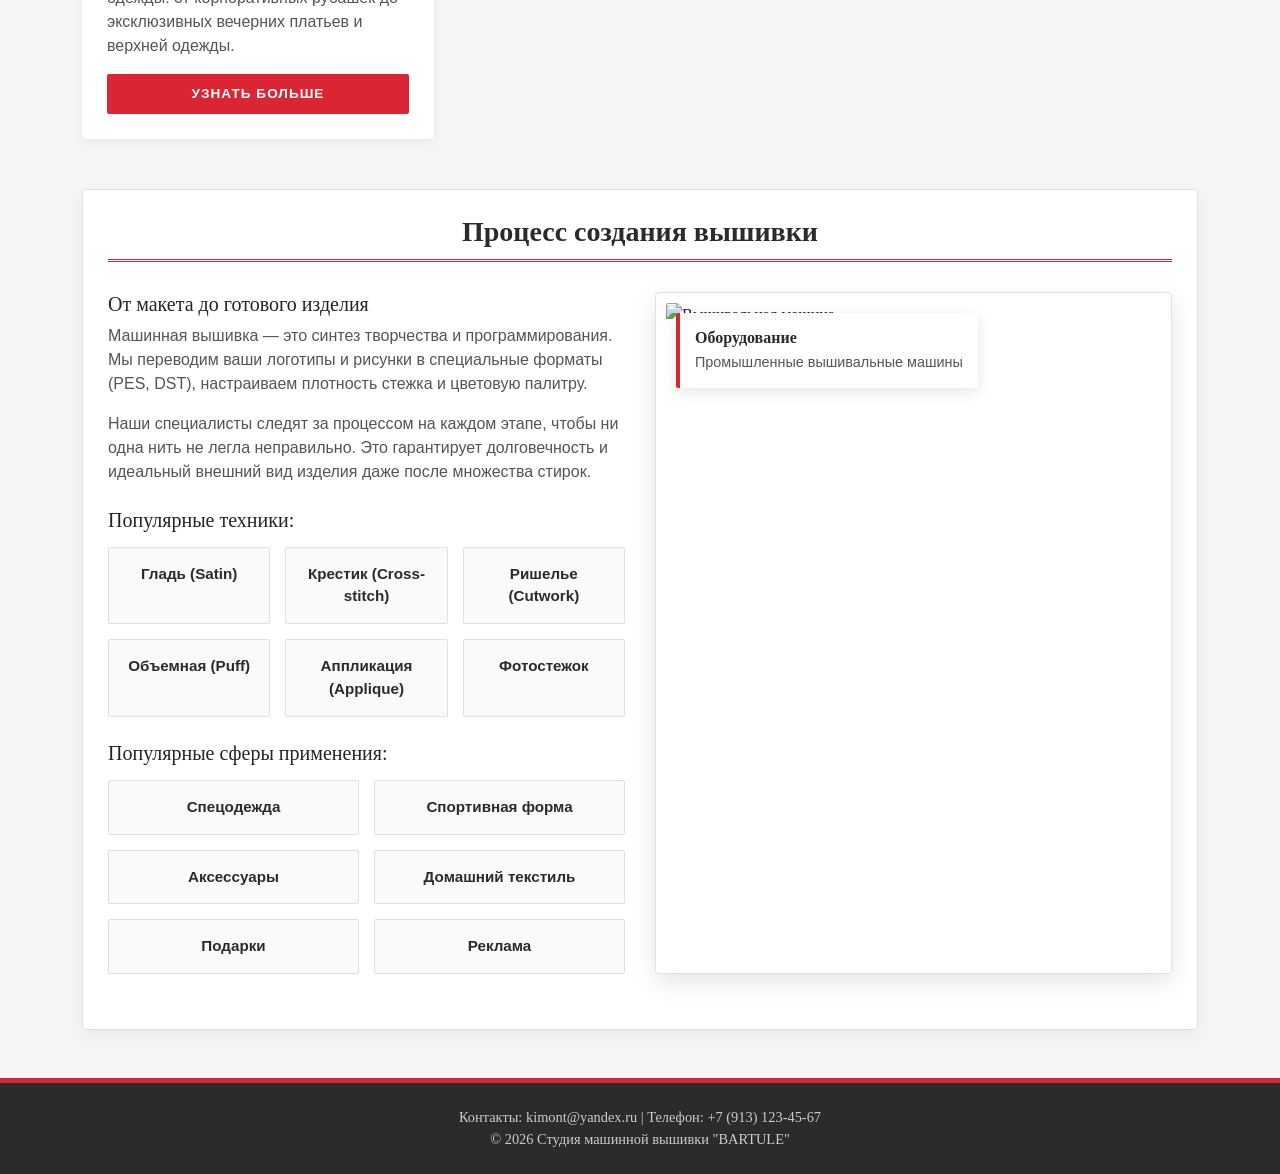
==== commit 96a62531: "фикс сетки" ====
--- a/index.html
+++ b/index.html
@@ -114,12 +114,15 @@
         </div>
       </div>
 </div>
-      <div class="grid-item-xlarge">
+            <div class="grid-item-xlarge">
         <div class="card">
           <div class="card-body">
             <h3 class="section-title">Процесс создания вышивки</h3>
 
+            <!-- Сетка из двух колонок -->
             <div class="city-detail-grid">
+              
+              <!-- ЛЕВАЯ КОЛОНКА -->
               <div>
                 <h5>От макета до готового изделия</h5>
                 <p>
@@ -132,141 +135,137 @@
                   Это гарантирует долговечность и идеальный внешний вид изделия даже после множества стирок.
                 </p>
 
-                                <h5 class="mt-4">Популярные техники:</h5>
+                <h5 class="mt-4">Популярные техники:</h5>
                 <div class="district-grid">
-                  
                   <!-- 1. Гладь -->
                   <div class="district-item tooltip-container">
                     <span>Гладь (Satin)</span>
                     <div class="tooltip-content">
                       <img src="img/satin.jpg" alt="Гладь" class="tooltip-img">
                       <h6>Гладь (Satin)</h6>
-                      <p>Плотная, блестящая вышивка параллельными стежками. Идеально подходит для логотипов и четких контуров.</p>
-                    </div>
-                  </div>
-
+                      <p>Плотная, блестящая вышивка параллельными стежками. Идеально подходит для логотипов.</p>
+                    </div>
+                  </div>
                   <!-- 2. Крестик -->
                   <div class="district-item tooltip-container">
                     <span>Крестик (Cross-stitch)</span>
                     <div class="tooltip-content">
                       <img src="img/cross.jpg" alt="Крестик" class="tooltip-img">
                       <h6>Крестик</h6>
-                      <p>Классическая техника вышивки пересекающимися стежками. Создает уютный, домашний и винтажный вид.</p>
-                    </div>
-                  </div>
-
+                      <p>Классическая техника вышивки. Создает уютный, домашний и винтажный вид.</p>
+                    </div>
+                  </div>
                   <!-- 3. Ришелье -->
                   <div class="district-item tooltip-container">
                     <span>Ришелье (Cutwork)</span>
                     <div class="tooltip-content">
                       <img src="img/richelieu.jpg" alt="Ришелье" class="tooltip-img">
                       <h6>Ришелье</h6>
-                      <p>Ажурная вышивка с вырезанными участками ткани. Выглядит как изысканное кружево на легких тканях.</p>
-                    </div>
-                  </div>
-
+                      <p>Ажурная вышивка с вырезанными участками ткани. Выглядит как изысканное кружево.</p>
+                    </div>
+                  </div>
                   <!-- 4. Объемная -->
                   <div class="district-item tooltip-container">
                     <span>Объемная (Puff)</span>
                     <div class="tooltip-content">
                       <img src="img/puff.jpg" alt="Объемная" class="tooltip-img">
                       <h6>Объемная (Puff)</h6>
-                      <p>Техника 3D-вышивки с использованием специальной подложки. Придает элементам рельефность.</p>
-                    </div>
-                  </div>
-
+                      <p>Техника 3D-вышивки. Придает элементам рельефность.</p>
+                    </div>
+                  </div>
                   <!-- 5. Аппликация -->
                   <div class="district-item tooltip-container">
                     <span>Аппликация (Applique)</span>
                     <div class="tooltip-content">
                       <img src="img/applique.jpg" alt="Аппликация" class="tooltip-img">
                       <h6>Аппликация</h6>
-                      <p>Нашивание на основу кусочков ткани с последующей обработкой краев вышивкой. Экономит время и создает яркие акценты.</p>
-                    </div>
-                  </div>
-
+                      <p>Нашивание на основу кусочков ткани с последующей обработкой краев вышивкой.</p>
+                    </div>
+                  </div>
                   <!-- 6. Фотостежок -->
                   <div class="district-item tooltip-container">
                     <span>Фотостежок</span>
                     <div class="tooltip-content">
                       <img src="img/photo.jpg" alt="Фотостежок" class="tooltip-img">
                       <h6>Фотостежок</h6>
-                      <p>Передача фотографий и сложных картин с помощью миллионов мелких стежков разных оттенков.</p>
-                    </div>
-                  </div>
-
+                      <p>Передача фотографий с помощью миллионов мелких стежков.</p>
+                    </div>
+                  </div>
                 </div>
-                
-                        <h5 class="mt-4">Популярные сферы применения:</h5>
-            <div class="attractions-grid">
-              
-              <!-- 1. Спецодежда -->
-              <div class="attraction-item tooltip-container">
-                <span>Спецодежда</span>
-                <div class="tooltip-content">
-                  <img src="img/spec.jpg" alt="Спецодежда" class="tooltip-img">
-                  <h6>Спецодежда</h6>
-                  <p>Вышивка логотипов и имен на рабочей форме. Долговечное решение для брендирования сотрудников.</p>
+
+                <h5 class="mt-4">Популярные сферы применения:</h5>
+                <div class="attractions-grid">
+                  <!-- 1. Спецодежда -->
+                  <div class="attraction-item tooltip-container">
+                    <span>Спецодежда</span>
+                    <div class="tooltip-content">
+                      <img src="img/spec.jpg" alt="Спецодежда" class="tooltip-img">
+                      <h6>Спецодежда</h6>
+                      <p>Вышивка логотипов и имен на рабочей форме.</p>
+                    </div>
+                  </div>
+                  <!-- 2. Спортивная форма -->
+                  <div class="attraction-item tooltip-container">
+                    <span>Спортивная форма</span>
+                    <div class="tooltip-content">
+                      <img src="img/sport.jpg" alt="Спорт" class="tooltip-img">
+                      <h6>Спортивная форма</h6>
+                      <p>Нанесение номеров и клубной символики.</p>
+                    </div>
+                  </div>
+                  <!-- 3. Аксессуары -->
+                  <div class="attraction-item tooltip-container">
+                    <span>Аксессуары</span>
+                    <div class="tooltip-content">
+                      <img src="img/access.jpg" alt="Аксессуары" class="tooltip-img">
+                      <h6>Аксессуары</h6>
+                      <p>Элегантная вышивка на сумках и головных уборах.</p>
+                    </div>
+                  </div>
+                  <!-- 4. Домашний текстиль -->
+                  <div class="attraction-item tooltip-container">
+                    <span>Домашний текстиль</span>
+                    <div class="tooltip-content">
+                      <img src="img/textile.jpg" alt="Текстиль" class="tooltip-img">
+                      <h6>Домашний текстиль</h6>
+                      <p>Уютные монограммы на халатах и полотенцах.</p>
+                    </div>
+                  </div>
+                  <!-- 5. Подарки -->
+                  <div class="attraction-item tooltip-container">
+                    <span>Подарки</span>
+                    <div class="tooltip-content">
+                      <img src="img/gifts.jpg" alt="Подарки" class="tooltip-img">
+                      <h6>Подарки</h6>
+                      <p>Персонализированные подарки с именной вышивкой.</p>
+                    </div>
+                  </div>
+                  <!-- 6. Реклама -->
+                  <div class="attraction-item tooltip-container">
+                    <span>Реклама</span>
+                    <div class="tooltip-content">
+                      <img src="img/ads.jpg" alt="Реклама" class="tooltip-img">
+                      <h6>Реклама</h6>
+                      <p>Создание ярких вышитых шевронов и нашивок.</p>
+                    </div>
+                  </div>
+                </div>
+              </div> <!-- КОНЕЦ ЛЕВОЙ КОЛОНКИ -->
+
+              <!-- ПРАВАЯ КОЛОНКА (КАРТИНКА) -->
+              <div class="map-image-container">
+                <img src="machina.jpg" alt="Вышивальная машина" class="map-image" />
+                <div class="map-overlay">
+                  <h6>Оборудование</h6>
+                  <p>Промышленные вышивальные машины</p>
                 </div>
               </div>
 
-              <!-- 2. Спортивная форма -->
-              <div class="attraction-item tooltip-container">
-                <span>Спортивная форма</span>
-                <div class="tooltip-content">
-                  <img src="img/sport.jpg" alt="Спорт" class="tooltip-img">
-                  <h6>Спортивная форма</h6>
-                  <p>Нанесение номеров, фамилий и клубной символики на футболки, худи и ветровки.</p>
-                </div>
-              </div>
-
-              <!-- 3. Аксессуары -->
-              <div class="attraction-item tooltip-container">
-                <span>Аксессуары</span>
-                <div class="tooltip-content">
-                  <img src="img/access.jpg" alt="Аксессуары" class="tooltip-img">
-                  <h6>Аксессуары</h6>
-                  <p>Элегантная вышивка на сумках, ремнях, кошельках и головных уборах (кепки, шапки).</p>
-                </div>
-              </div>
-
-              <!-- 4. Домашний текстиль -->
-              <div class="attraction-item tooltip-container">
-                <span>Домашний текстиль</span>
-                <div class="tooltip-content">
-                  <img src="img/textile.jpg" alt="Текстиль" class="tooltip-img">
-                  <h6>Домашний текстиль</h6>
-                  <p>Уютные монограммы на халатах, полотенцах, подушках и постельном белье.</p>
-                </div>
-              </div>
-
-              <!-- 5. Подарки -->
-              <div class="attraction-item tooltip-container">
-                <span>Подарки</span>
-                <div class="tooltip-content">
-                  <img src="img/gifts.jpg" alt="Подарки" class="tooltip-img">
-                  <h6>Подарки</h6>
-                  <p>Персонализированные подарки с именной вышивкой для близких и партнеров.</p>
-                </div>
-              </div>
-
-              <!-- 6. Реклама -->
-              <div class="attraction-item tooltip-container">
-                <span>Реклама</span>
-                <div class="tooltip-content">
-                  <img src="img/ads.jpg" alt="Реклама" class="tooltip-img">
-                  <h6>Реклама</h6>
-                  <p>Создание ярких вышитых шевронов и нашивок для продвижения вашего бренда.</p>
-                </div>
-              </div>
-              
-            <div class="map-image-container">
-                <img src="machina.jpg" alt="Вышивальная машина" class="map-image" />
-                <div class="map-overlay">
-                    <h6>Оборудование</h6>
-                    <p>Промышленные вышивальные машины</p>
-                </div>
-            </div>
+            </div> <!-- КОНЕЦ СЕТКИ city-detail-grid -->
+
+          </div>
+        </div>
+      </div>
     </main>
 
     <footer class="py-4 mt-5">
